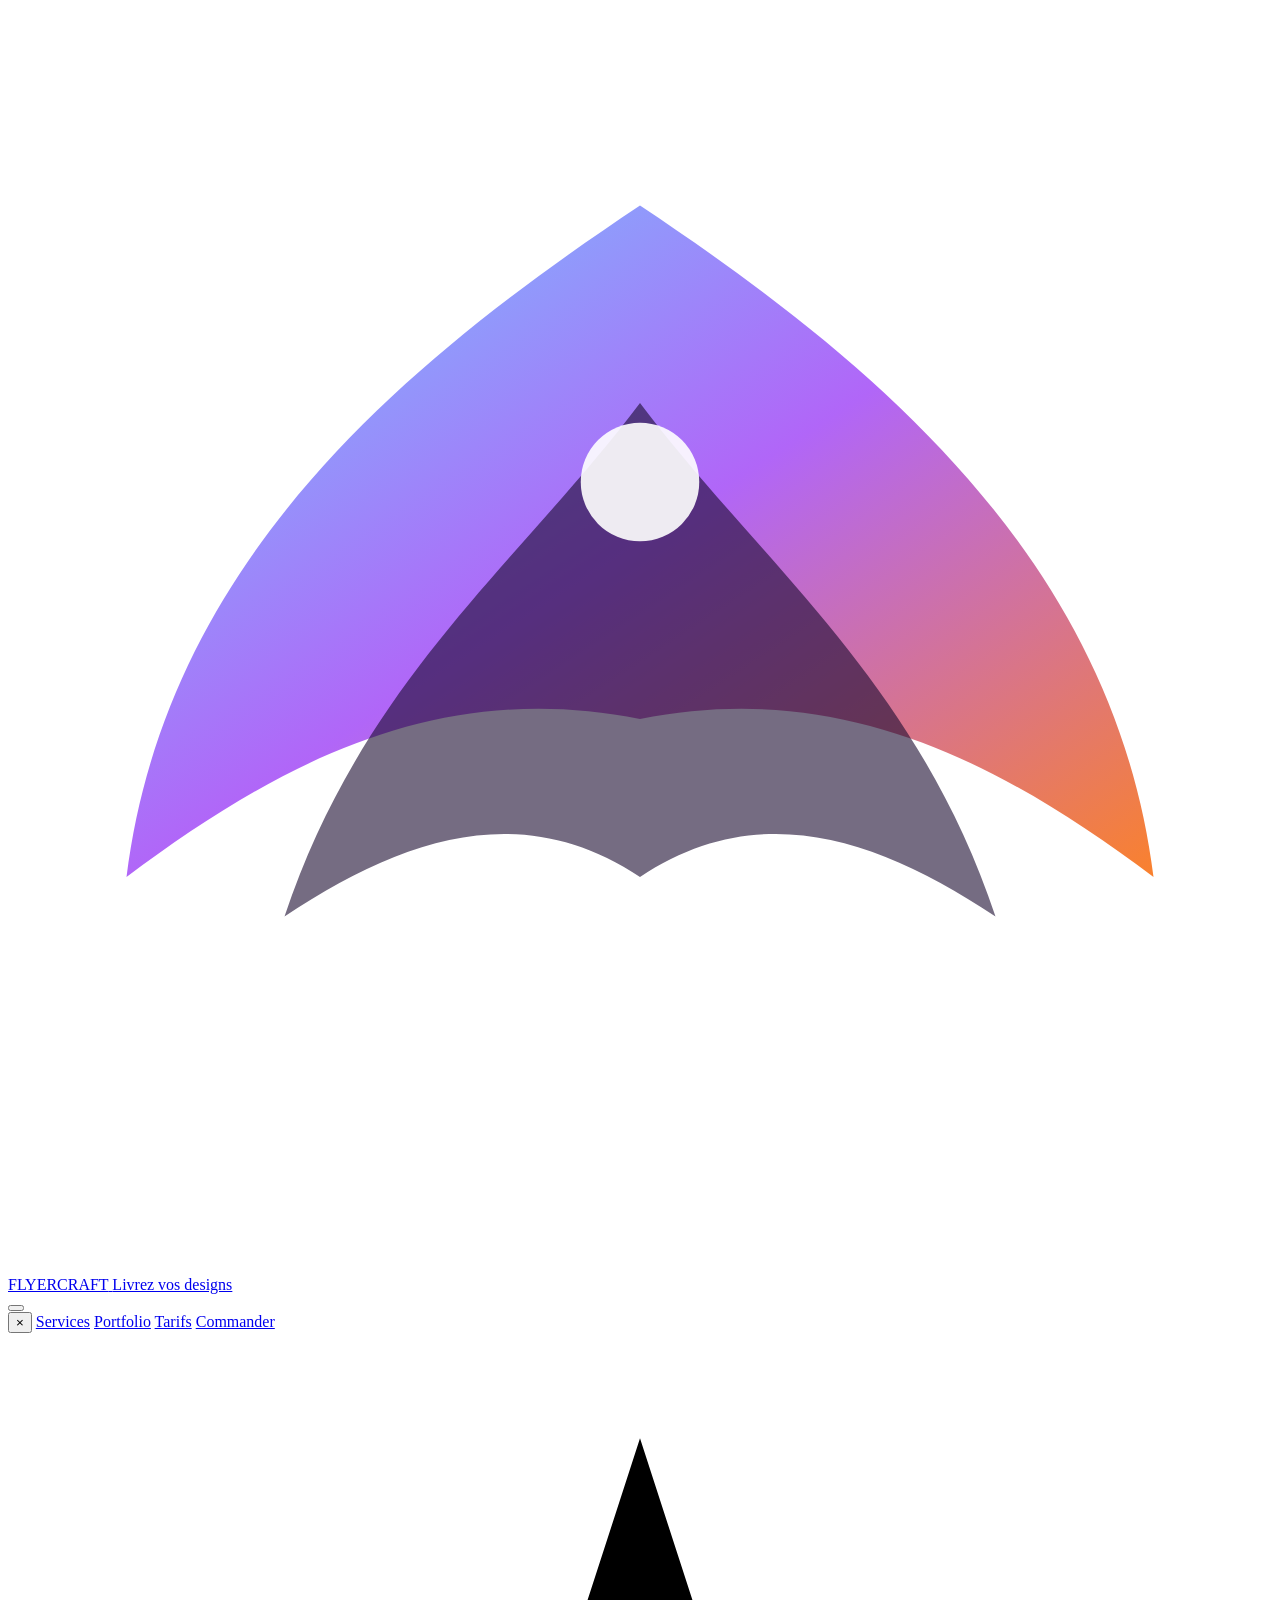
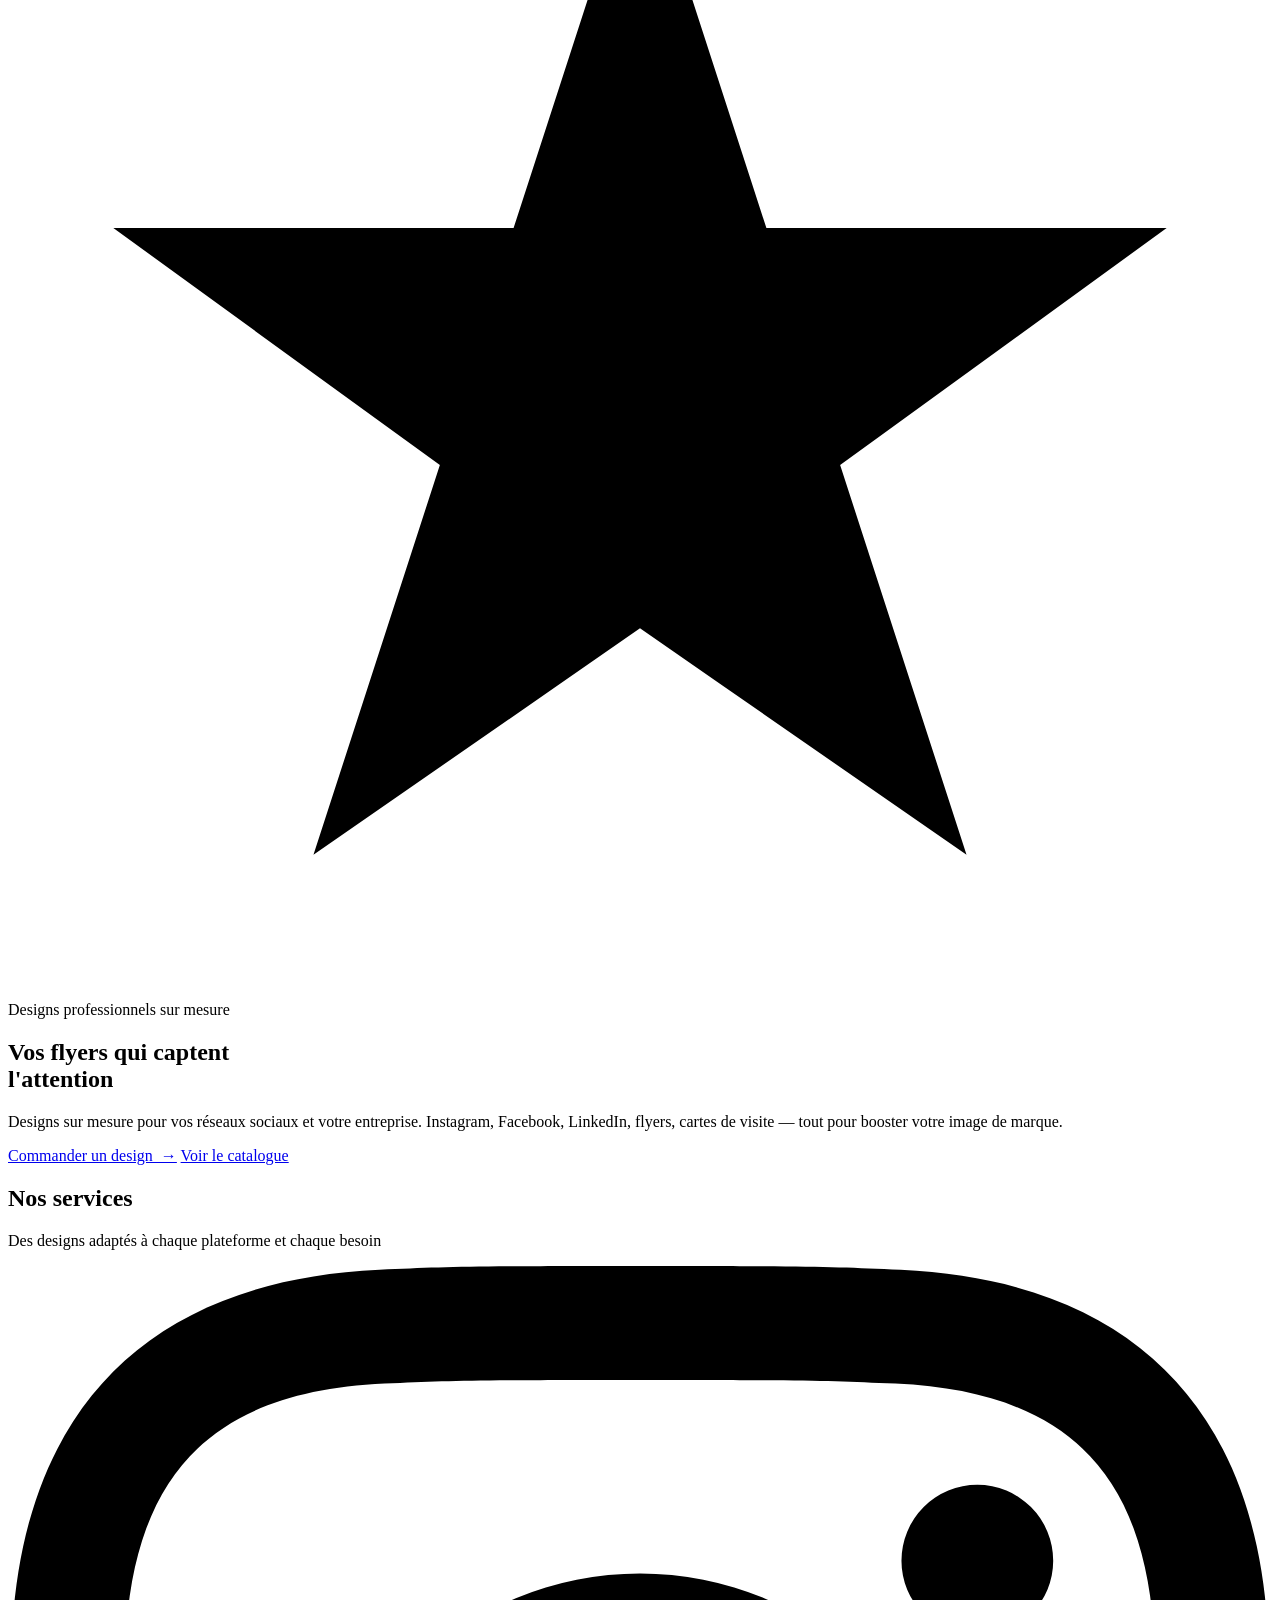
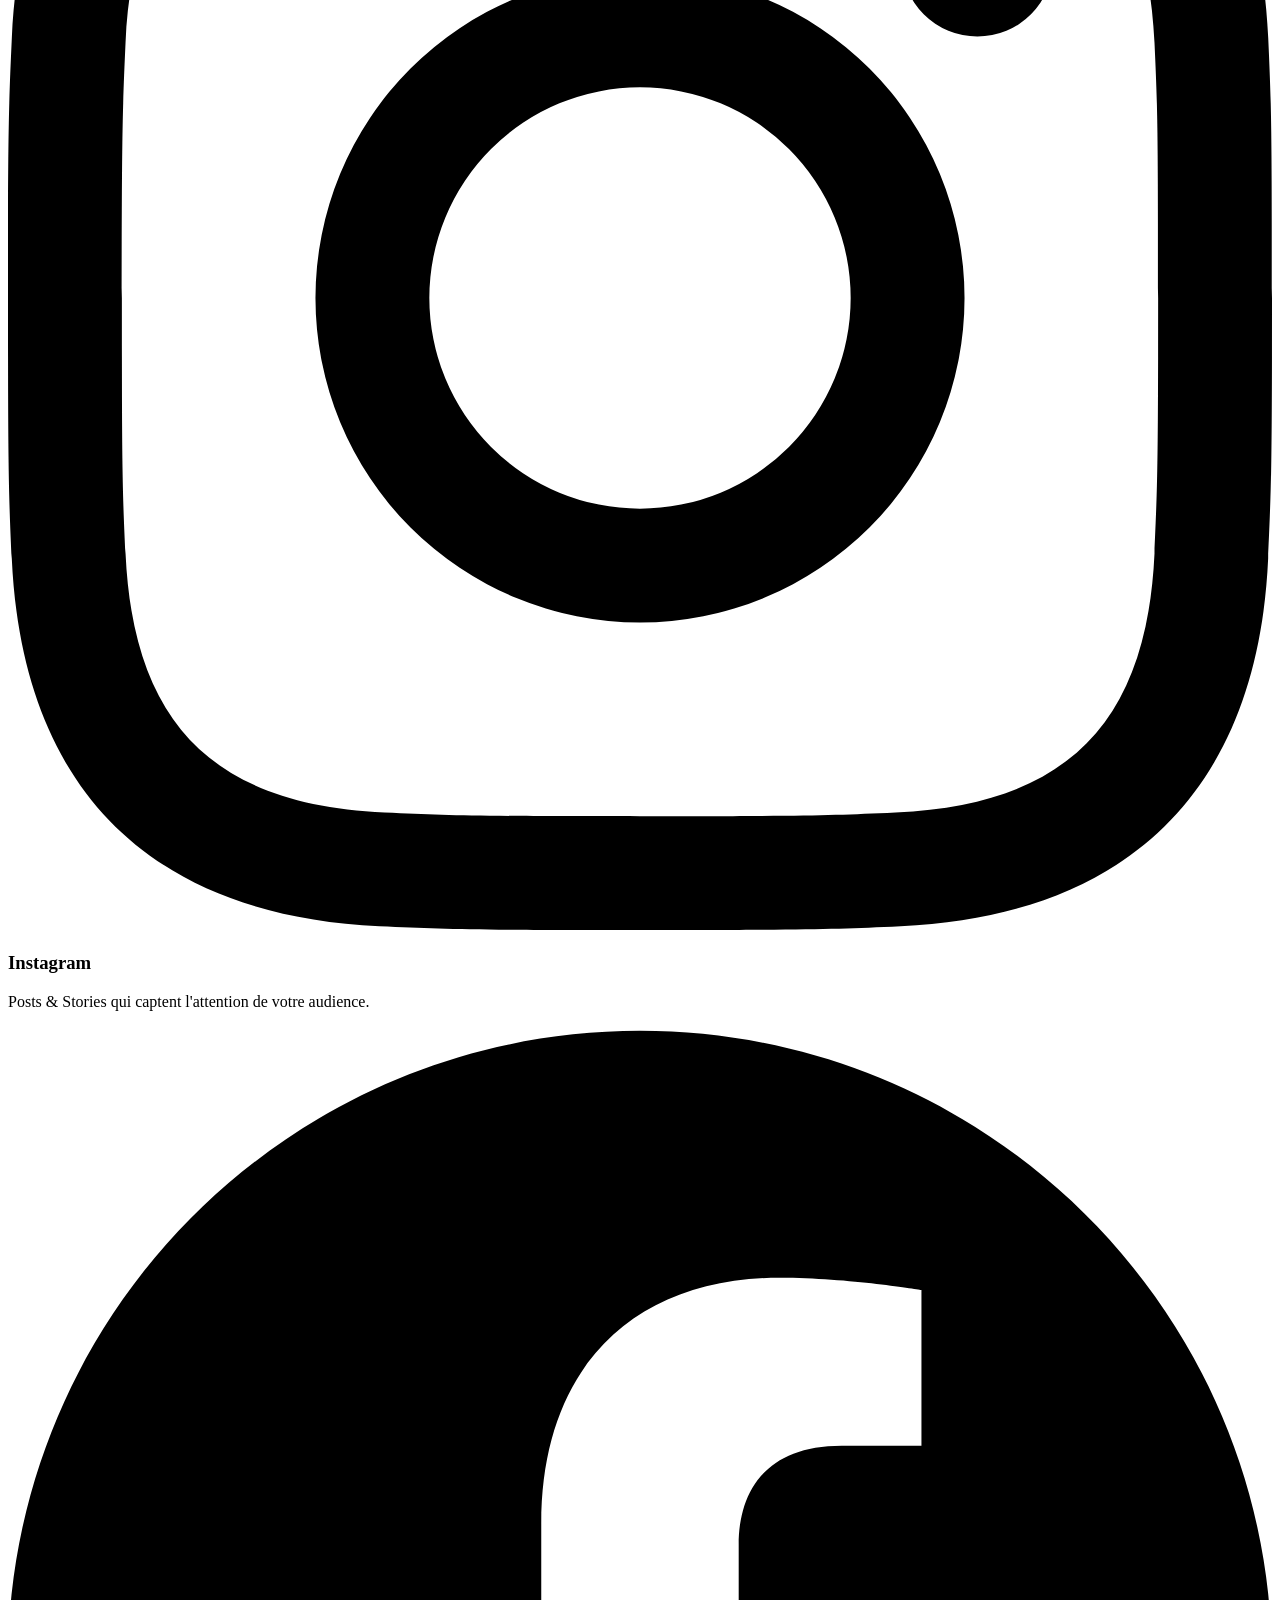
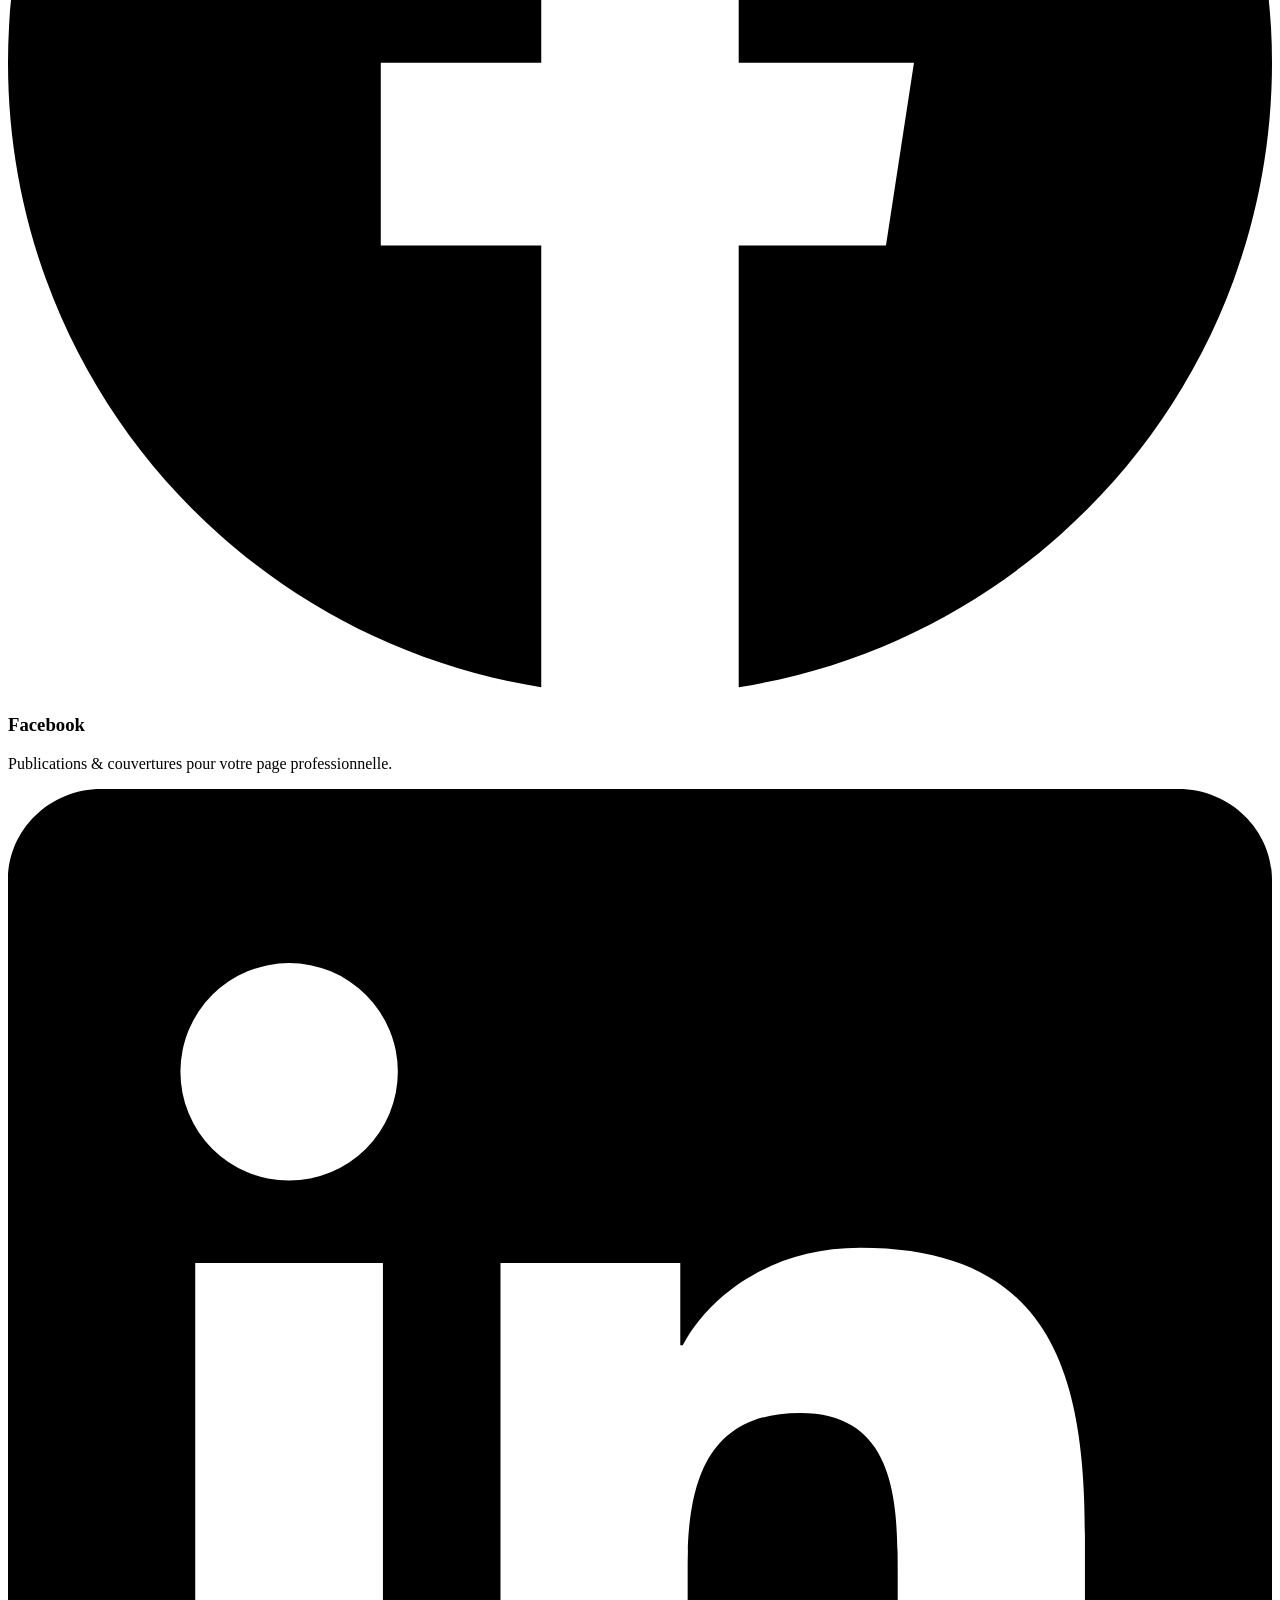
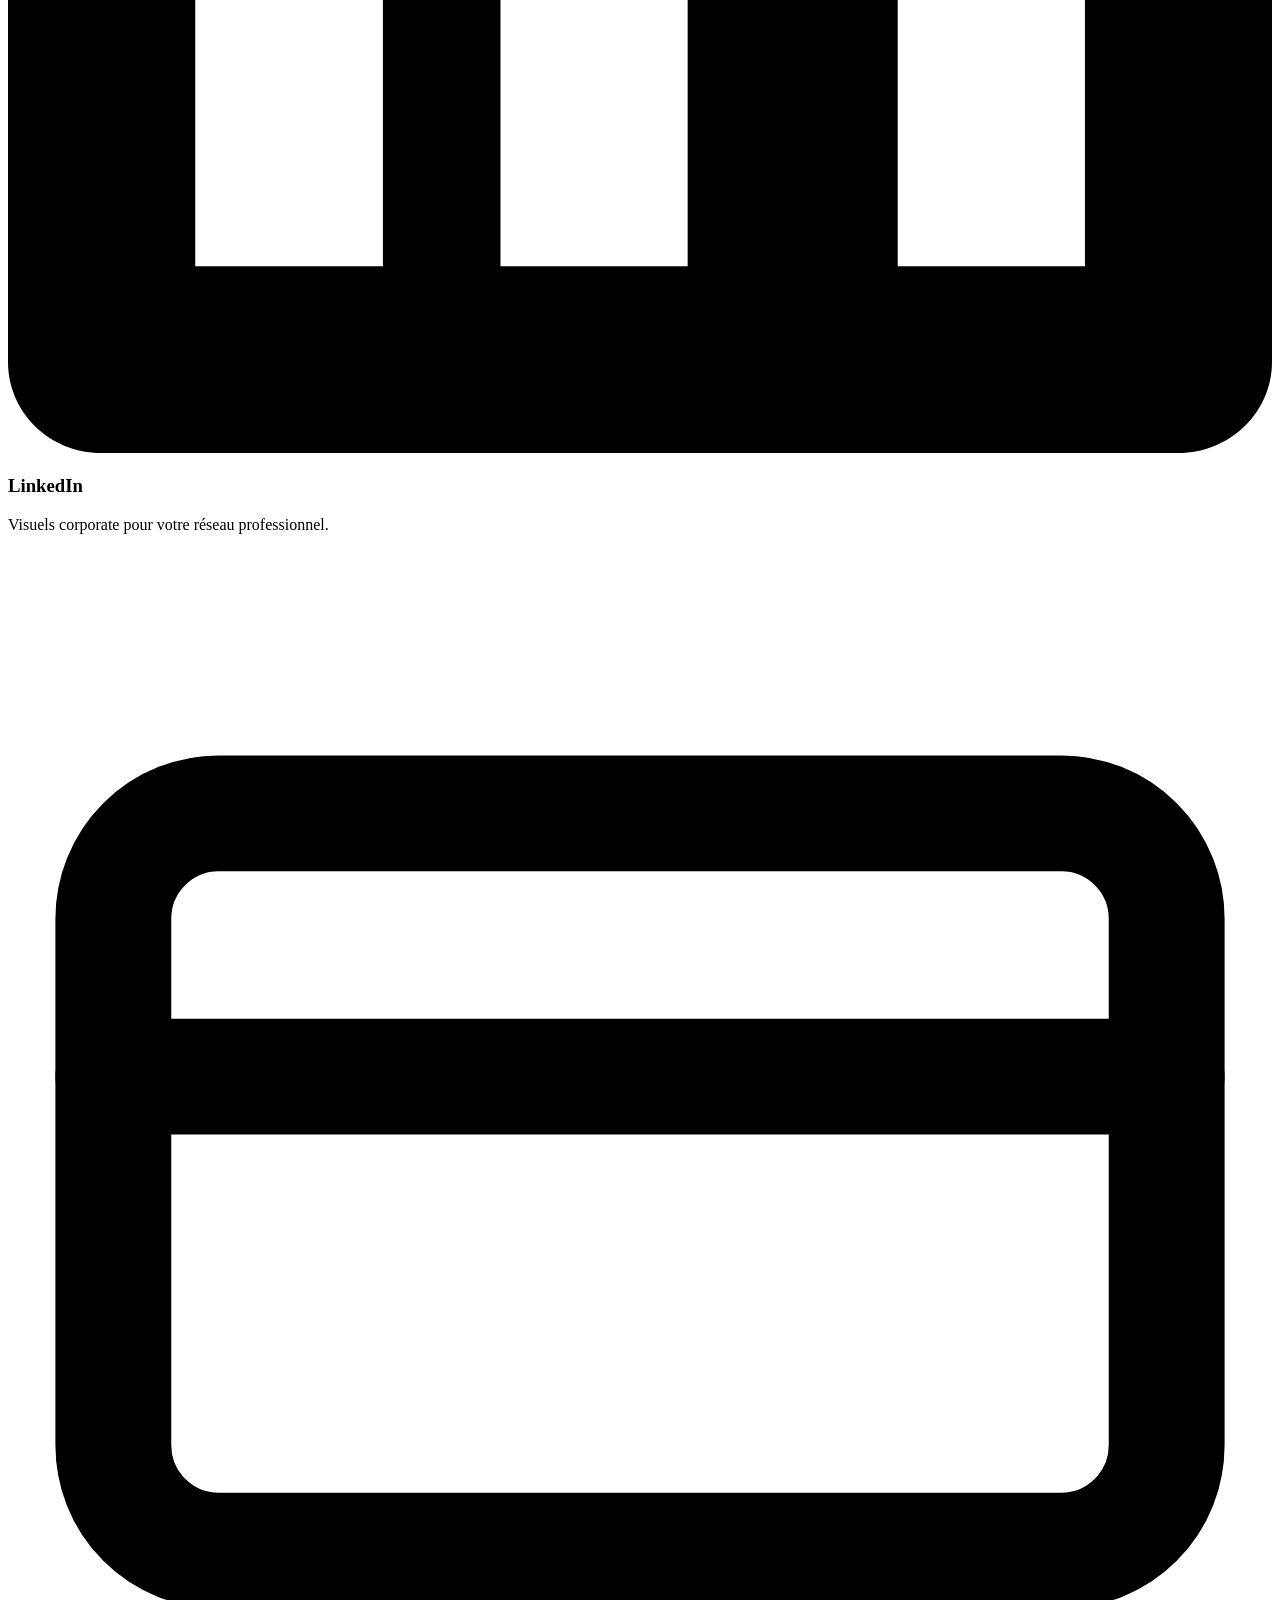
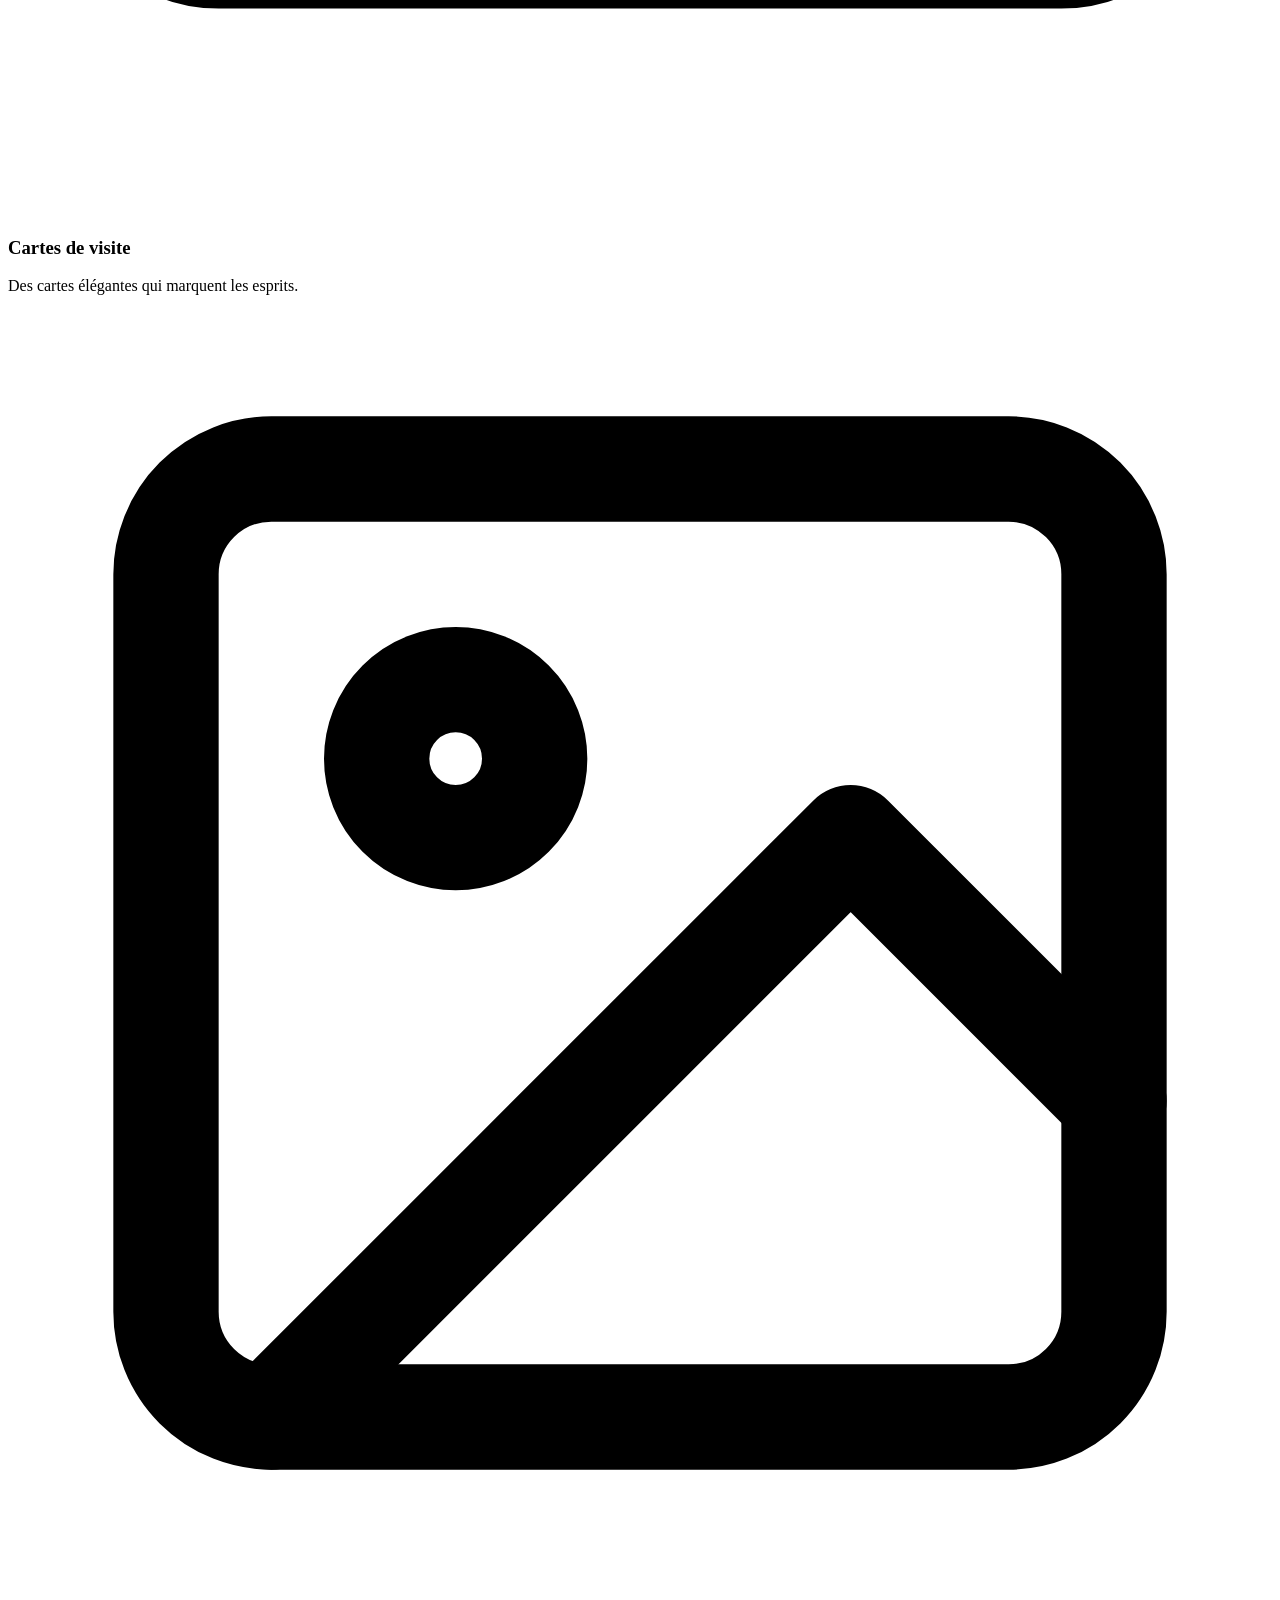
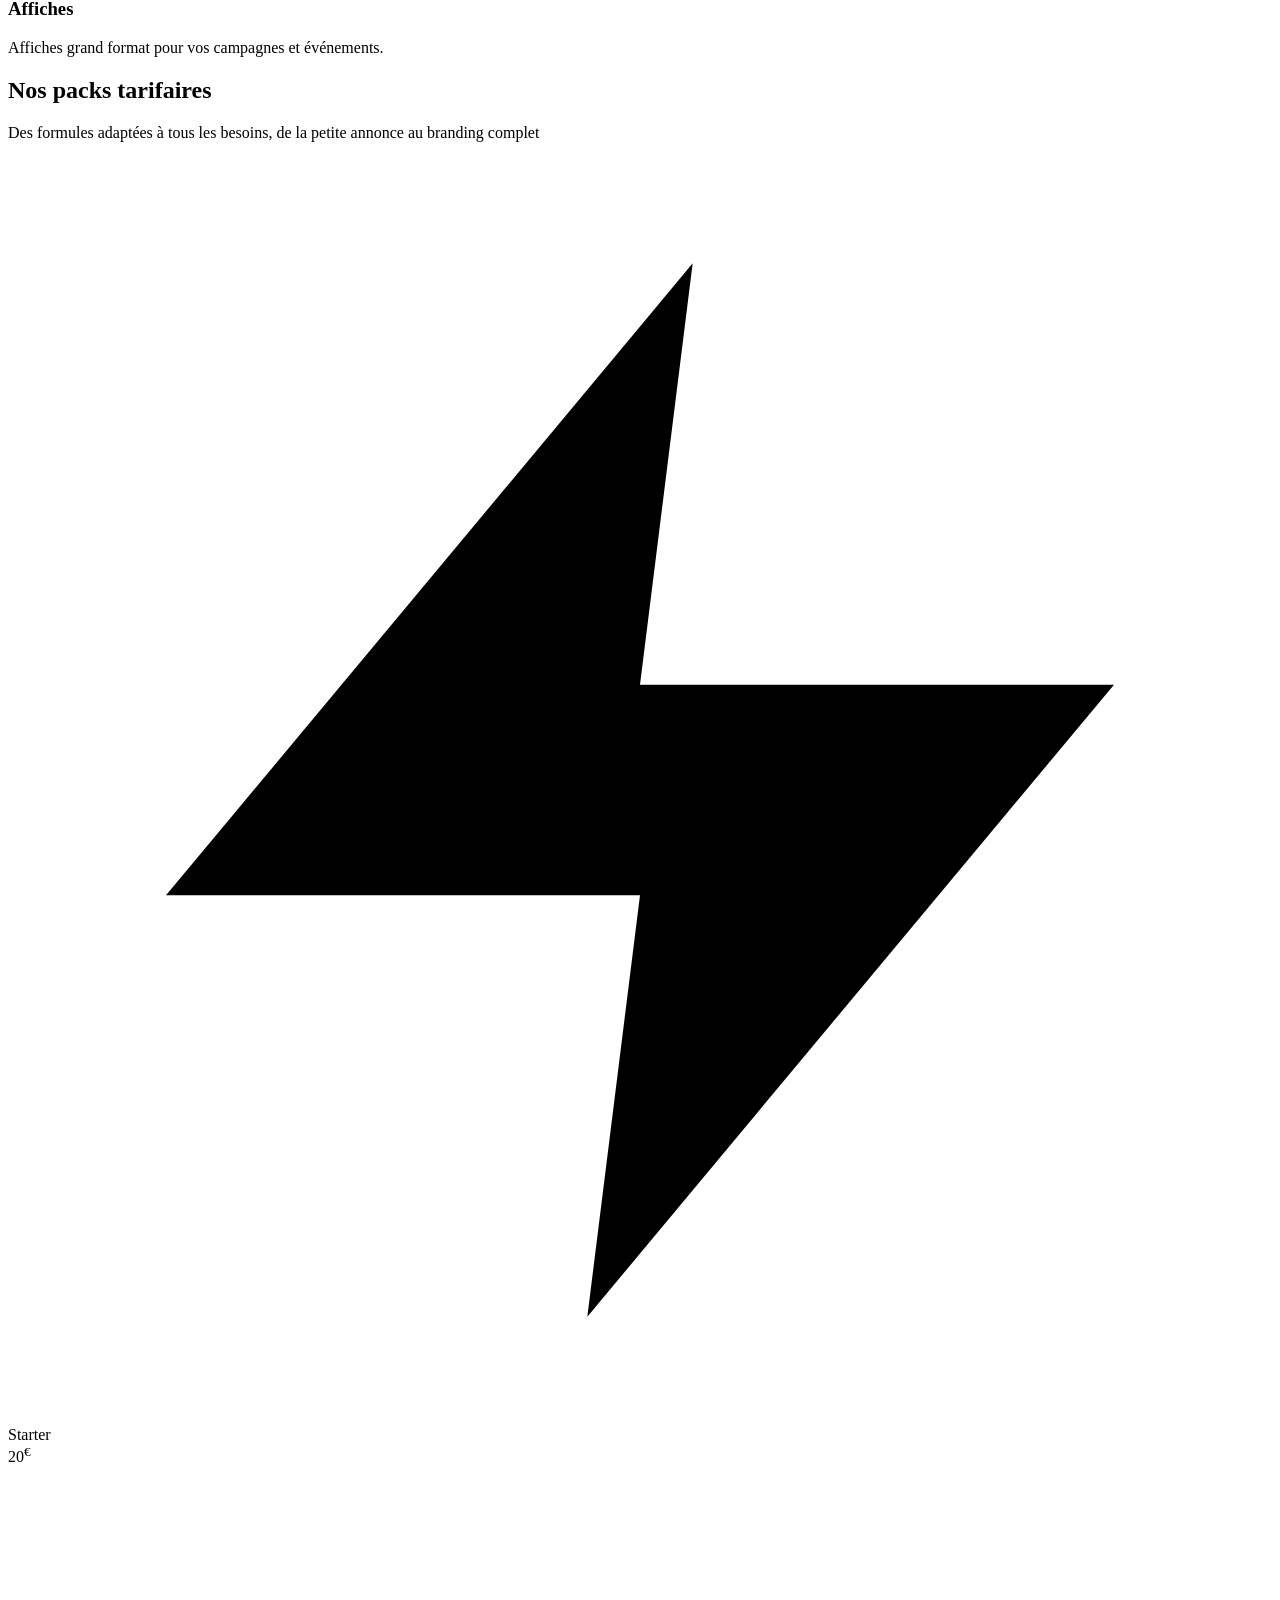
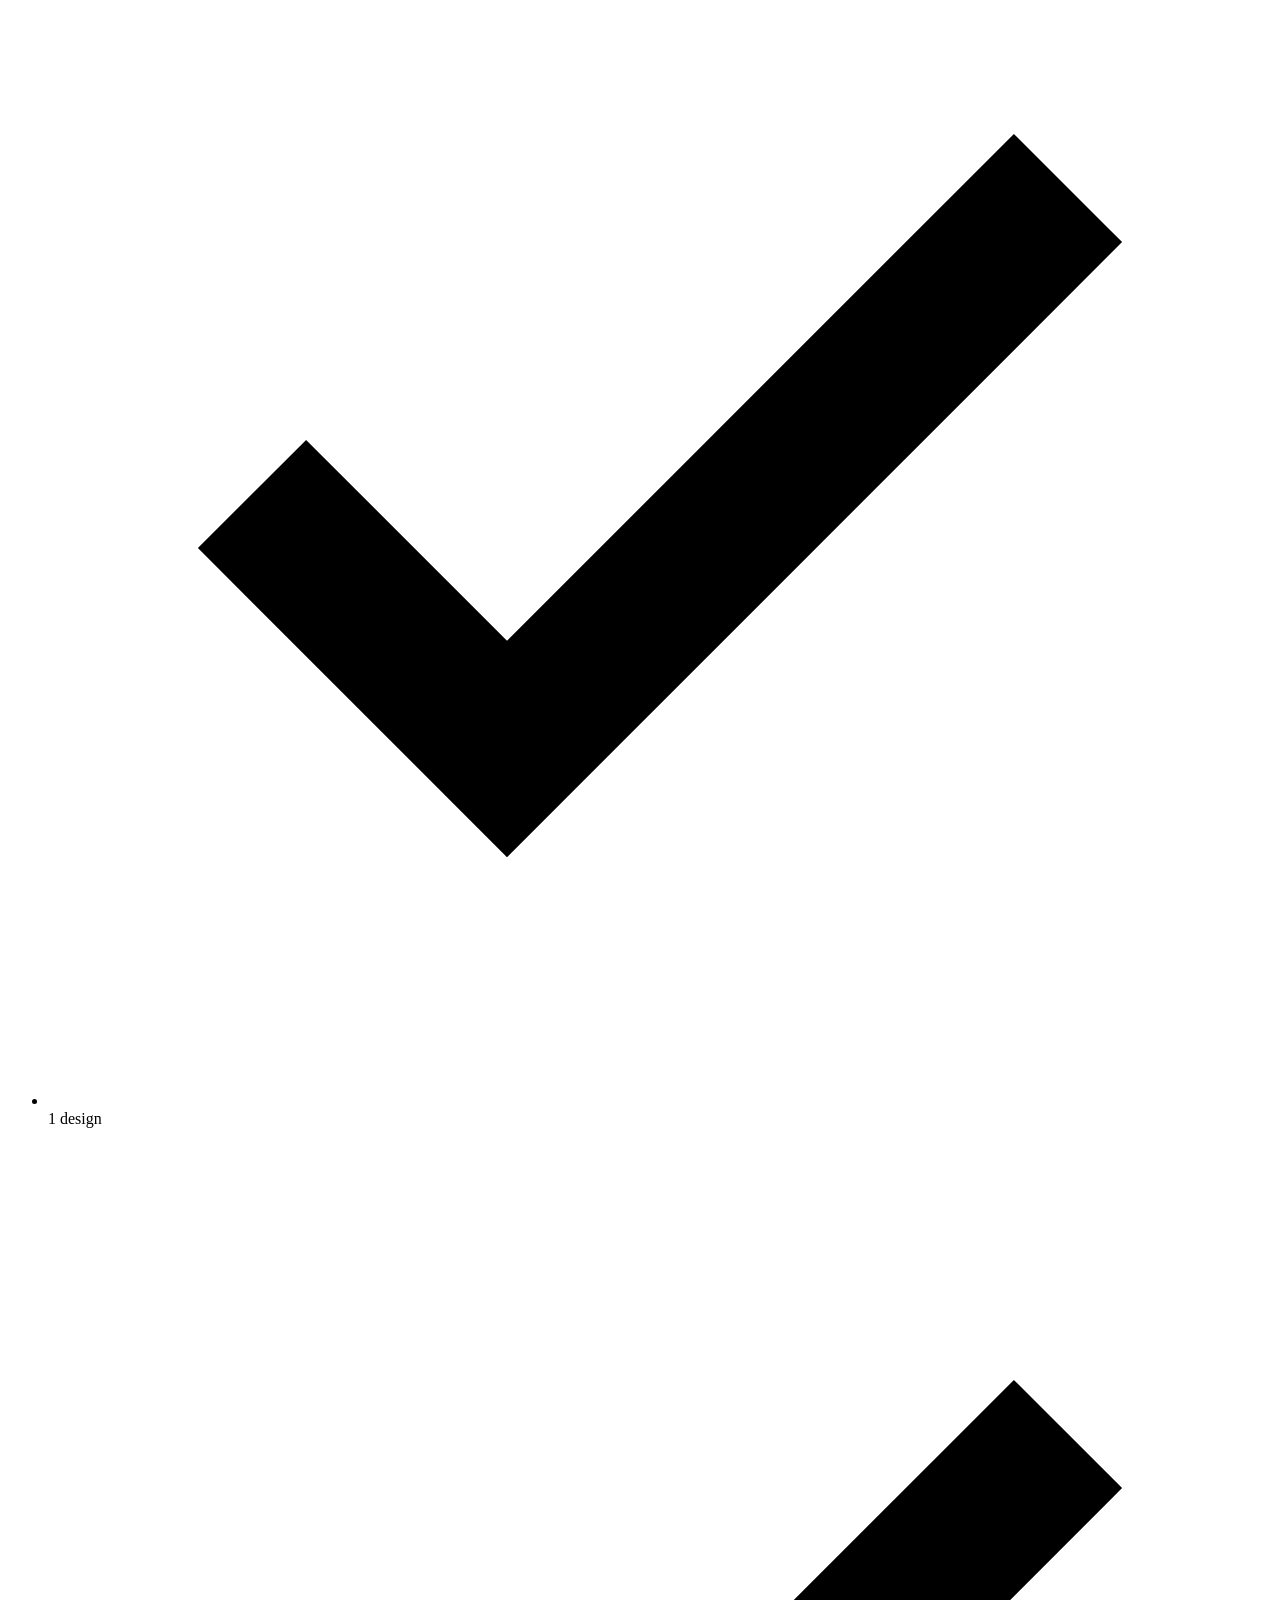
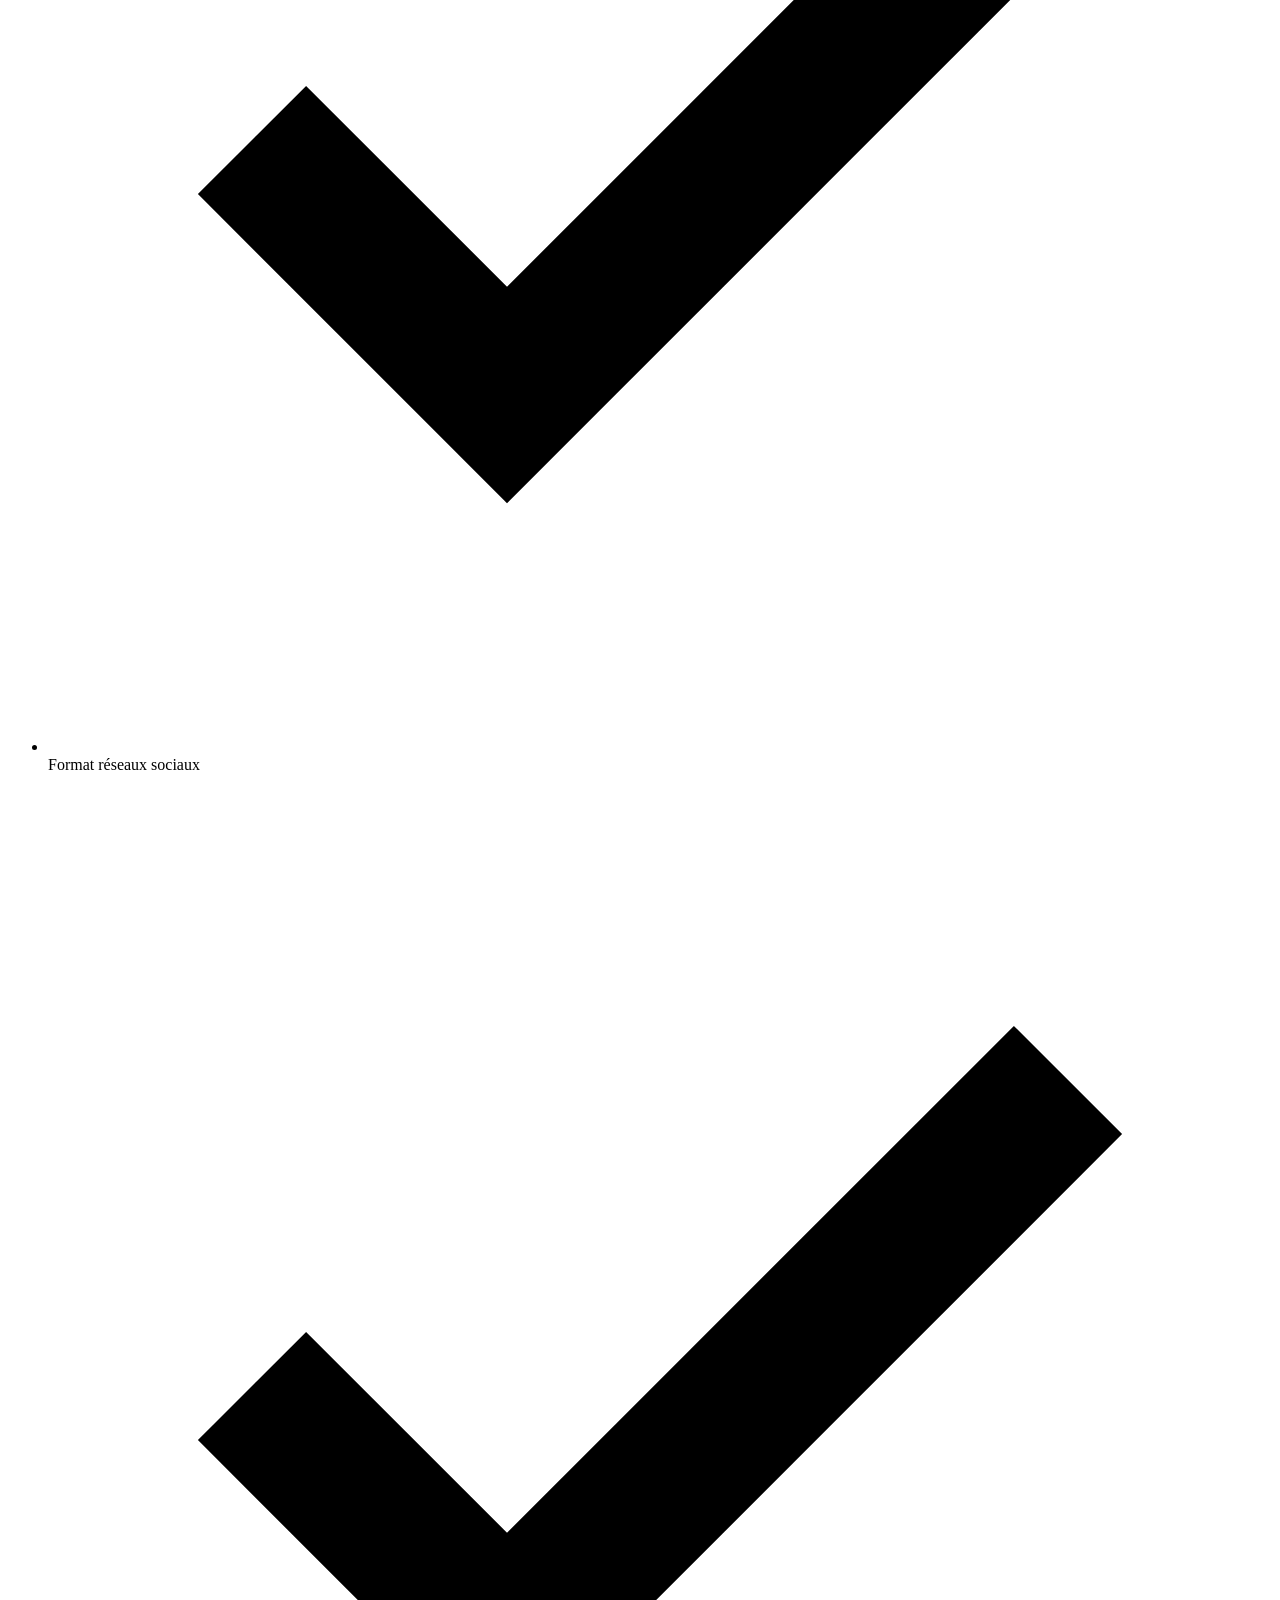
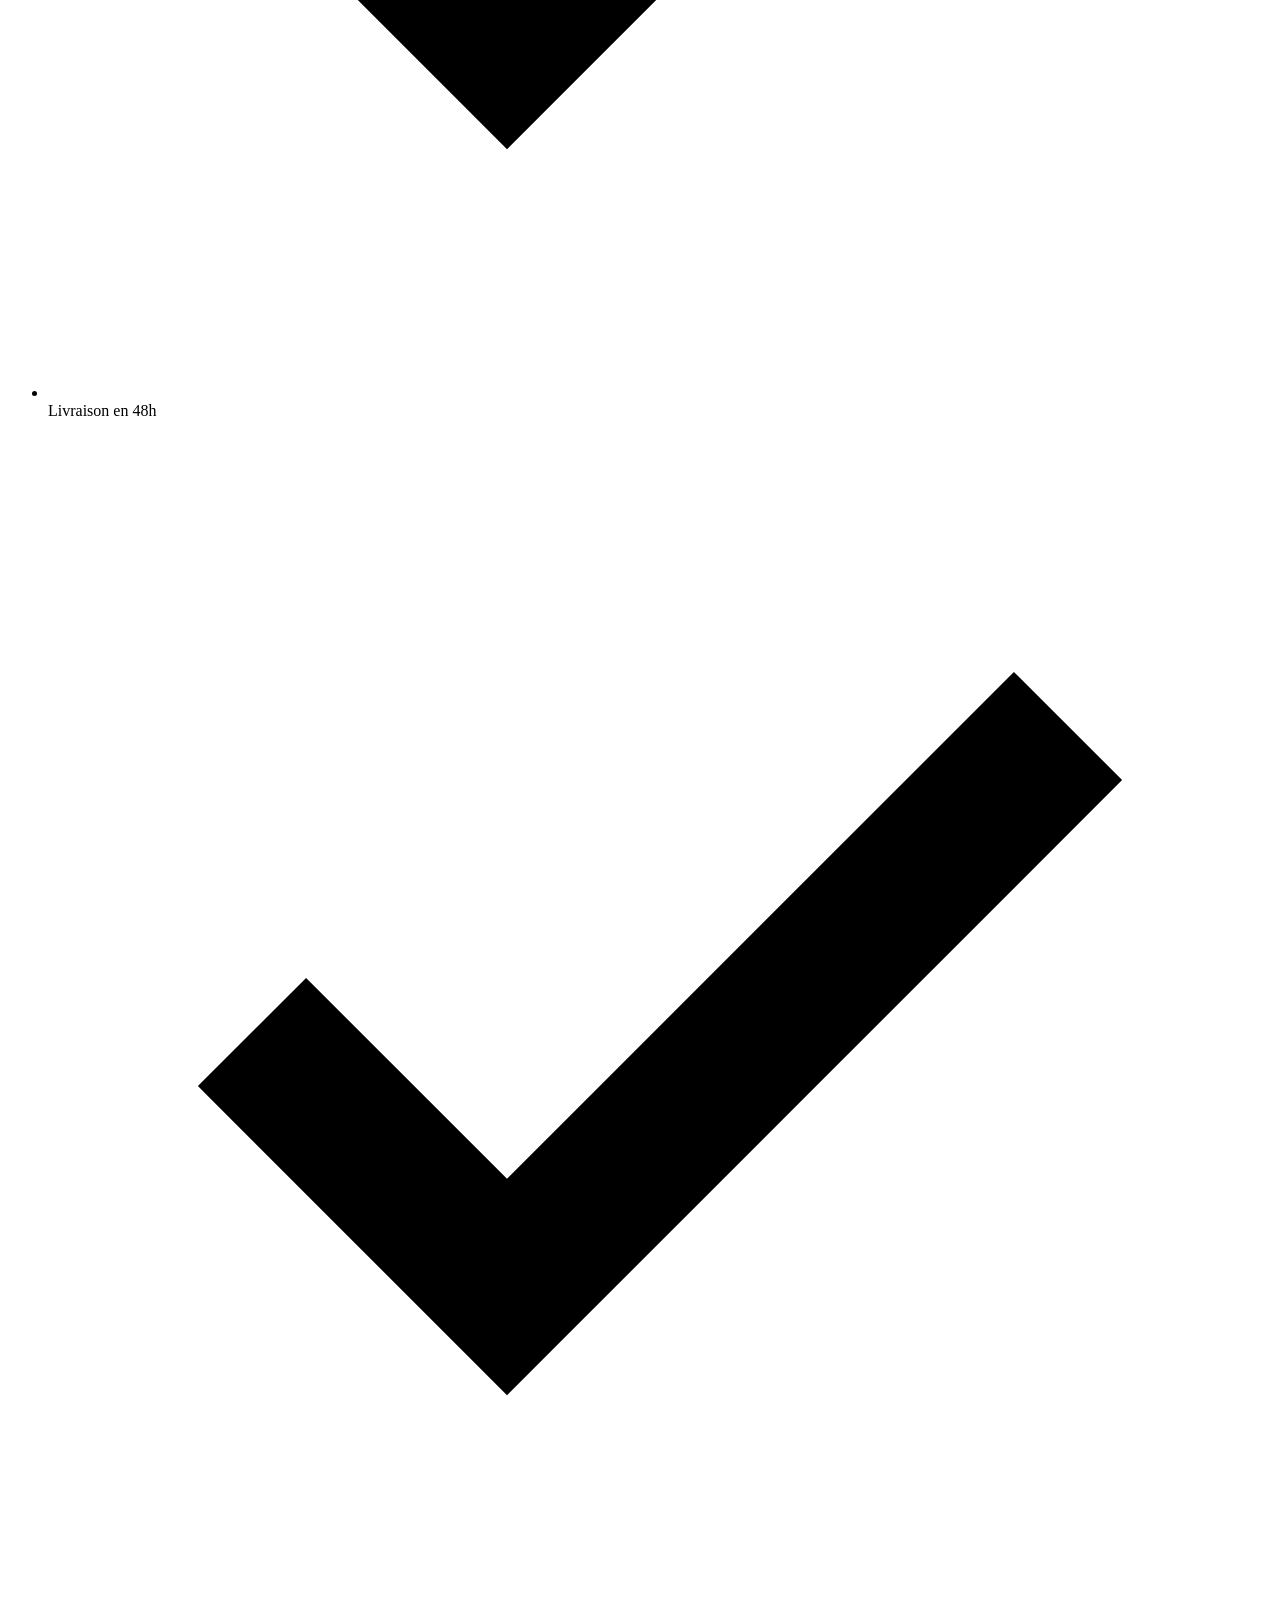
==== index.html @ 75bac2b4 "Add files via upload" ====
<!DOCTYPE html>
<html lang="FR-fr">
<head>
  <meta name="keywords" content="flyer, création flyer, design flyer, flyer professionnel, graphiste freelance, design graphique, identité visuelle, branding, marketing digital, publicité entreprise, création logo, post instagram, design instagram, story instagram, carte de visite, affiche publicitaire, communication visuelle, agence de design, freelance designer, design pas cher, visuels réseaux sociaux, marketing visuel, entreprise design, flyer marketing, publicité visuelle">
  <meta charset="UTF-8">
  <meta name="viewport" content="width=device-width, initial-scale=1.0">
  <title>FlyerCraft — Designs professionnels sur mesure</title>
  <link rel="preconnect" href="https://fonts.googleapis.com">
  <link href="https://fonts.googleapis.com/css2?family=Inter:wght@400;500;600;700;800;900&display=swap" rel="stylesheet">
  <link rel="stylesheet" href="style.css">
  <script src="main.js"></script>
  <script src="https://cdn.emailjs.com/dist/email.min.js"></script>
</head>
<body>

<!-- ── HEADER ───────────────────────────── -->
<header>
  <a href="#" class="logo">
    <div class="logo-icon">
      <svg viewBox="0 0 64 64" fill="none" xmlns="http://www.w3.org/2000/svg">
        <defs>
          <linearGradient id="birdGrad" x1="0" y1="0" x2="1" y2="1">
            <stop offset="0%"   stop-color="#60c8ff"/>
            <stop offset="50%"  stop-color="#a855f7"/>
            <stop offset="100%" stop-color="#f97316"/>
          </linearGradient>
        </defs>
        <path d="M32 10 C20 18, 8 28, 6 44 C14 38, 22 34, 32 36 C42 34, 50 38, 58 44 C56 28, 44 18, 32 10Z"
              fill="url(#birdGrad)" opacity="0.9"/>
        <path d="M32 20 C26 28, 18 34, 14 46 C20 42, 26 40, 32 44 C38 40, 44 42, 50 46 C46 34, 38 28, 32 20Z"
              fill="#1a0a30" opacity="0.6"/>
        <circle cx="32" cy="24" r="3" fill="#fff" opacity="0.9"/>
      </svg>
    </div>
    <div class="logo-text">
      <span class="brand">FLYERCRAFT</span>
      <span class="tagline">Livrez vos designs</span>
    </div>
  </a>
  <button class="hamburger" id="hamburgerBtn" aria-label="Ouvrir le menu">
    <span></span><span></span><span></span>
  </button>
</header>

<!-- ── MENU MOBILE ──────────────────────── -->
<div class="mobile-menu" id="mobileMenu">
  <button class="menu-close" id="menuClose" aria-label="Fermer le menu">&times;</button>
  <a href="#services">Services</a>
  <a href="#portfolio">Portfolio</a>
  <a href="#pricing">Tarifs</a>
  <a href="#order">Commander</a>
</div>

<!-- ── HERO ─────────────────────────────── -->
<section class="hero">
  <div class="hero-badge">
    <svg viewBox="0 0 24 24" fill="currentColor">
      <path d="M12 2l2.4 7.4H22l-6.2 4.5 2.4 7.4L12 17l-6.2 4.3 2.4-7.4L2 9.4h7.6z"/>
    </svg>
    Designs professionnels sur mesure
  </div>
  <h1>
    <span class="plain">Vos flyers </span><span class="grad">qui captent<br>l'attention</span>
  </h1>
  <p>Designs sur mesure pour vos réseaux sociaux et votre entreprise. Instagram, Facebook, LinkedIn, flyers, cartes de visite — tout pour booster votre image de marque.</p>
  <div class="hero-actions">
    <a href="#order" class="btn-primary">Commander un design &nbsp;→</a>
    <a href="#portfolio" class="btn-secondary">Voir le catalogue</a>
  </div>
</section>

<!-- ── SERVICES ──────────────────────────── -->
<section id="services">
  <div class="section-header">
    <h2>Nos services</h2>
    <p>Des designs adaptés à chaque plateforme et chaque besoin</p>
  </div>
  <div class="services-grid">

    <div class="service-card">
      <div class="service-icon ig-icon">
        <svg viewBox="0 0 24 24" fill="currentColor">
          <path d="M12 2.163c3.204 0 3.584.012 4.85.07 3.252.148 4.771 1.691 4.919 4.919.058 1.265.069 1.645.069 4.849 0 3.205-.012 3.584-.069 4.849-.149 3.225-1.664 4.771-4.919 4.919-1.266.058-1.644.07-4.85.07-3.204 0-3.584-.012-4.849-.07-3.26-.149-4.771-1.699-4.919-4.92-.058-1.265-.07-1.644-.07-4.849 0-3.204.013-3.583.07-4.849.149-3.227 1.664-4.771 4.919-4.919 1.266-.057 1.645-.069 4.849-.069zM12 0C8.741 0 8.333.014 7.053.072 2.695.272.273 2.69.073 7.052.014 8.333 0 8.741 0 12c0 3.259.014 3.668.072 4.948.2 4.358 2.618 6.78 6.98 6.98C8.333 23.986 8.741 24 12 24c3.259 0 3.668-.014 4.948-.072 4.354-.2 6.782-2.618 6.979-6.98.059-1.28.073-1.689.073-4.948 0-3.259-.014-3.667-.072-4.947-.196-4.354-2.617-6.78-6.979-6.98C15.668.014 15.259 0 12 0zm0 5.838a6.162 6.162 0 100 12.324 6.162 6.162 0 000-12.324zM12 16a4 4 0 110-8 4 4 0 010 8zm6.406-11.845a1.44 1.44 0 100 2.881 1.44 1.44 0 000-2.881z"/>
        </svg>
      </div>
      <h3>Instagram</h3>
      <p>Posts &amp; Stories qui captent l'attention de votre audience.</p>
    </div>

    <div class="service-card">
      <div class="service-icon fb-icon">
        <svg viewBox="0 0 24 24" fill="currentColor">
          <path d="M24 12.073c0-6.627-5.373-12-12-12s-12 5.373-12 12c0 5.99 4.388 10.954 10.125 11.854v-8.385H7.078v-3.47h3.047V9.43c0-3.007 1.792-4.669 4.533-4.669 1.312 0 2.686.235 2.686.235v2.953H15.83c-1.491 0-1.956.925-1.956 1.874v2.25h3.328l-.532 3.47h-2.796v8.385C19.612 23.027 24 18.062 24 12.073z"/>
        </svg>
      </div>
      <h3>Facebook</h3>
      <p>Publications &amp; couvertures pour votre page professionnelle.</p>
    </div>

    <div class="service-card">
      <div class="service-icon li-icon">
        <svg viewBox="0 0 24 24" fill="currentColor">
          <path d="M20.447 20.452h-3.554v-5.569c0-1.328-.027-3.037-1.852-3.037-1.853 0-2.136 1.445-2.136 2.939v5.667H9.351V9h3.414v1.561h.046c.477-.9 1.637-1.85 3.37-1.85 3.601 0 4.267 2.37 4.267 5.455v6.286zM5.337 7.433a2.062 2.062 0 01-2.063-2.065 2.064 2.064 0 112.063 2.065zm1.782 13.019H3.555V9h3.564v11.452zM22.225 0H1.771C.792 0 0 .774 0 1.729v20.542C0 23.227.792 24 1.771 24h20.451C23.2 24 24 23.227 24 22.271V1.729C24 .774 23.2 0 22.222 0h.003z"/>
        </svg>
      </div>
      <h3>LinkedIn</h3>
      <p>Visuels corporate pour votre réseau professionnel.</p>
    </div>

    <div class="service-card">
      <div class="service-icon cv-icon">
        <svg viewBox="0 0 24 24" fill="none" stroke="currentColor" stroke-width="2.2" stroke-linecap="round" stroke-linejoin="round">
          <rect x="2" y="5" width="20" height="14" rx="2"/>
          <line x1="2" y1="10" x2="22" y2="10"/>
        </svg>
      </div>
      <h3>Cartes de visite</h3>
      <p>Des cartes élégantes qui marquent les esprits.</p>
    </div>

    <div class="service-card">
      <div class="service-icon af-icon">
        <svg viewBox="0 0 24 24" fill="none" stroke="currentColor" stroke-width="2" stroke-linecap="round" stroke-linejoin="round">
          <rect x="3" y="3" width="18" height="18" rx="2"/>
          <circle cx="8.5" cy="8.5" r="1.5"/>
          <polyline points="21 15 16 10 5 21"/>
        </svg>
      </div>
      <h3>Affiches</h3>
      <p>Affiches grand format pour vos campagnes et événements.</p>
    </div>

  </div>
</section>

<!-- ── PRICING ────────────────────────────── -->
<section id="pricing" class="pricing">
  <div class="section-header">
    <h2>Nos packs tarifaires</h2>
    <p>Des formules adaptées à tous les besoins, de la petite annonce au branding complet</p>
  </div>
  <div class="pricing-cards">

    <!-- STARTER -->
    <div class="pricing-wrapper">
      <div class="pricing-card card-starter">
        <div class="pack-icon icon-starter">
          <svg viewBox="0 0 24 24" fill="currentColor"><path d="M13 2L3 14h9l-1 8 10-12h-9l1-8z"/></svg>
        </div>
        <div class="pack-name">Starter</div>
        <div class="pack-price">20<sup>€</sup></div>
        <ul class="pack-features">
          <li><span class="check check-blue"><svg viewBox="0 0 24 24" fill="none" stroke="currentColor" stroke-width="3"><polyline points="20 6 9 17 4 12"/></svg></span>1 design</li>
          <li><span class="check check-blue"><svg viewBox="0 0 24 24" fill="none" stroke="currentColor" stroke-width="3"><polyline points="20 6 9 17 4 12"/></svg></span>Format réseaux sociaux</li>
          <li><span class="check check-blue"><svg viewBox="0 0 24 24" fill="none" stroke="currentColor" stroke-width="3"><polyline points="20 6 9 17 4 12"/></svg></span>Livraison en 48h</li>
          <li><span class="check check-blue"><svg viewBox="0 0 24 24" fill="none" stroke="currentColor" stroke-width="3"><polyline points="20 6 9 17 4 12"/></svg></span>1 révision</li>
        </ul>
      </div>
    </div>

    <!-- PRO -->
    <div class="pricing-wrapper">
      <span class="pricing-badge badge-popular">Le plus populaire</span>
      <div class="pricing-card card-pro">
        <div class="pack-icon icon-pro">
          <svg viewBox="0 0 24 24" fill="currentColor"><path d="M12 2l3.09 6.26L22 9.27l-5 4.87 1.18 6.88L12 17.77l-6.18 3.25L7 14.14 2 9.27l6.91-1.01z"/></svg>
        </div>
        <div class="pack-name">Pro</div>
        <div class="pack-price">35<sup>€</sup></div>
        <ul class="pack-features">
          <li><span class="check check-purple"><svg viewBox="0 0 24 24" fill="none" stroke="currentColor" stroke-width="3"><polyline points="20 6 9 17 4 12"/></svg></span>2 designs</li>
          <li><span class="check check-purple"><svg viewBox="0 0 24 24" fill="none" stroke="currentColor" stroke-width="3"><polyline points="20 6 9 17 4 12"/></svg></span>Tous formats</li>
          <li><span class="check check-purple"><svg viewBox="0 0 24 24" fill="none" stroke="currentColor" stroke-width="3"><polyline points="20 6 9 17 4 12"/></svg></span>Livraison en 24h</li>
          <li><span class="check check-purple"><svg viewBox="0 0 24 24" fill="none" stroke="currentColor" stroke-width="3"><polyline points="20 6 9 17 4 12"/></svg></span>3 révisions</li>
          <li><span class="check check-purple"><svg viewBox="0 0 24 24" fill="none" stroke="currentColor" stroke-width="3"><polyline points="20 6 9 17 4 12"/></svg></span>Intégration logo</li>
        </ul>
      </div>
    </div>

    <!-- PREMIUM -->
    <div class="pricing-wrapper">
      <span class="pricing-badge badge-premium">Tout inclus</span>
      <div class="pricing-card card-premium">
        <div class="pack-icon icon-premium">
          <svg viewBox="0 0 24 24" fill="currentColor"><path d="M12 1l3 6.5L22 9l-5.5 5.5 1.5 7.5L12 18.5 6 22l1.5-7.5L2 9l7-1.5z"/></svg>
        </div>
        <div class="pack-name">Premium</div>
        <div class="pack-price">90<sup>€</sup></div>
        <ul class="pack-features">
          <li><span class="check check-orange"><svg viewBox="0 0 24 24" fill="none" stroke="currentColor" stroke-width="3"><polyline points="20 6 9 17 4 12"/></svg></span>5 designs</li>
          <li><span class="check check-orange"><svg viewBox="0 0 24 24" fill="none" stroke="currentColor" stroke-width="3"><polyline points="20 6 9 17 4 12"/></svg></span>Fichier source inclus</li>
          <li><span class="check check-orange"><svg viewBox="0 0 24 24" fill="none" stroke="currentColor" stroke-width="3"><polyline points="20 6 9 17 4 12"/></svg></span>Livraison en 12h</li>
          <li><span class="check check-orange"><svg viewBox="0 0 24 24" fill="none" stroke="currentColor" stroke-width="3"><polyline points="20 6 9 17 4 12"/></svg></span>Révisions illimitées</li>
          <li><span class="check check-orange"><svg viewBox="0 0 24 24" fill="none" stroke="currentColor" stroke-width="3"><polyline points="20 6 9 17 4 12"/></svg></span>Charte graphique</li>
        </ul>
      </div>
    </div>

  </div>
</section>

<!-- ── CTA ───────────────────────────────── -->
<div class="cta-section">
  <div class="cta-card">
    <h2>Prêt à transformer votre image&nbsp;?</h2>
    <p>Commandez votre design personnalisé dès maintenant et démarquez-vous sur les réseaux sociaux.</p>
    <a href="#order" class="btn-white">Lancer mon projet &nbsp;→</a>
  </div>
</div>

<!-- ── FORMULAIRE ────────────────────────── -->
<!-- ── FORMULAIRE ────────────────────────── -->
<section id="order" class="order-section">

  <div class="section-header">
    <h2>Commander un design</h2>
    <p>Remplissez le formulaire, on s'occupe du reste</p>
  </div>

  <!-- POPUP -->
  <div id="popup" class="popup hidden"></div>

  <!-- FORM -->
  <form id="orderForm"
        class="order-form"
        action="https://formspree.io/f/xkolbkyo"
        method="POST">

    <div class="form-step">
      <div class="step-title">
        <span class="step-number">1</span>
        Vos coordonnées
      </div>

      <div class="form-field">
        <label class="form-label">Prénom <span class="required">*</span></label>
        <input class="form-input" type="text" name="name" id="name" required>
      </div>

      <div class="form-field">
        <label class="form-label">Email <span class="required">*</span></label>
        <input class="form-input" type="email" name="email" id="email" required>
      </div>

      <div class="form-field">
        <label class="form-label">Téléphone</label>
        <input class="form-input" type="tel" name="phone" id="phone">
      </div>
    </div>

    <div class="form-step">
      <div class="step-title">
        <span class="step-number">2</span>
        Votre projet
      </div>

      <div class="form-field">
        <label class="form-label">Type de design <span class="required">*</span></label>
        <select class="form-select" name="designType" id="designType" required>
          <option value="">Choisir une catégorie</option>
          <option>Post Instagram</option>
          <option>Story Instagram</option>
          <option>Facebook</option>
          <option>LinkedIn</option>
          <option>Carte de visite</option>
          <option>Flyer</option>
        </select>
      </div>

      <div class="form-field">
        <label class="form-label">Pack</label>
        <select class="form-select" name="pack" id="pack">
          <option>Starter — 20€</option>
          <option>Pro — 35€</option>
          <option>Premium — 90€</option>
        </select>
      </div>

      <div class="form-field">
        <label class="form-label">Priorité</label>
        <select class="form-select" name="priority" id="priority">
          <option>Normale</option>
          <option>Urgente</option>
        </select>
      </div>

      <div class="form-field">
        <label class="form-label">Titre du projet <span class="required">*</span></label>
        <input class="form-input" type="text" name="projectTitle" id="projectTitle" required>
      </div>

      <div class="form-field">
        <label class="form-label">Description</label>
        <textarea class="form-textarea" name="description" id="description"></textarea>
      </div>
    </div>

    <button class="submit-btn" type="submit">
      Envoyer ma commande →
    </button>
  </form>
</section>
<!-- ── FOOTER ─────────────────────────────── -->
<footer>
  <div class="footer-logo">FLYERCRAFT</div>
  <div class="footer-logo">FLYERCRAFT</div>
  <p>© 2026 FlyerCraft — Tous droits réservés</p>
  <div class="footer-links">
    <a href="/mentions-legales.html">Mentions légales</a>
    <a href="/confidentialite.html">Politique de confidentialité</a>
    <a href="/conditions-utilisation.html">Conditions d’utilisation</a>
    <a href="#order">Contact</a>
  </div>
</footer>
<script src="main.js"></script>
</body>
</html>
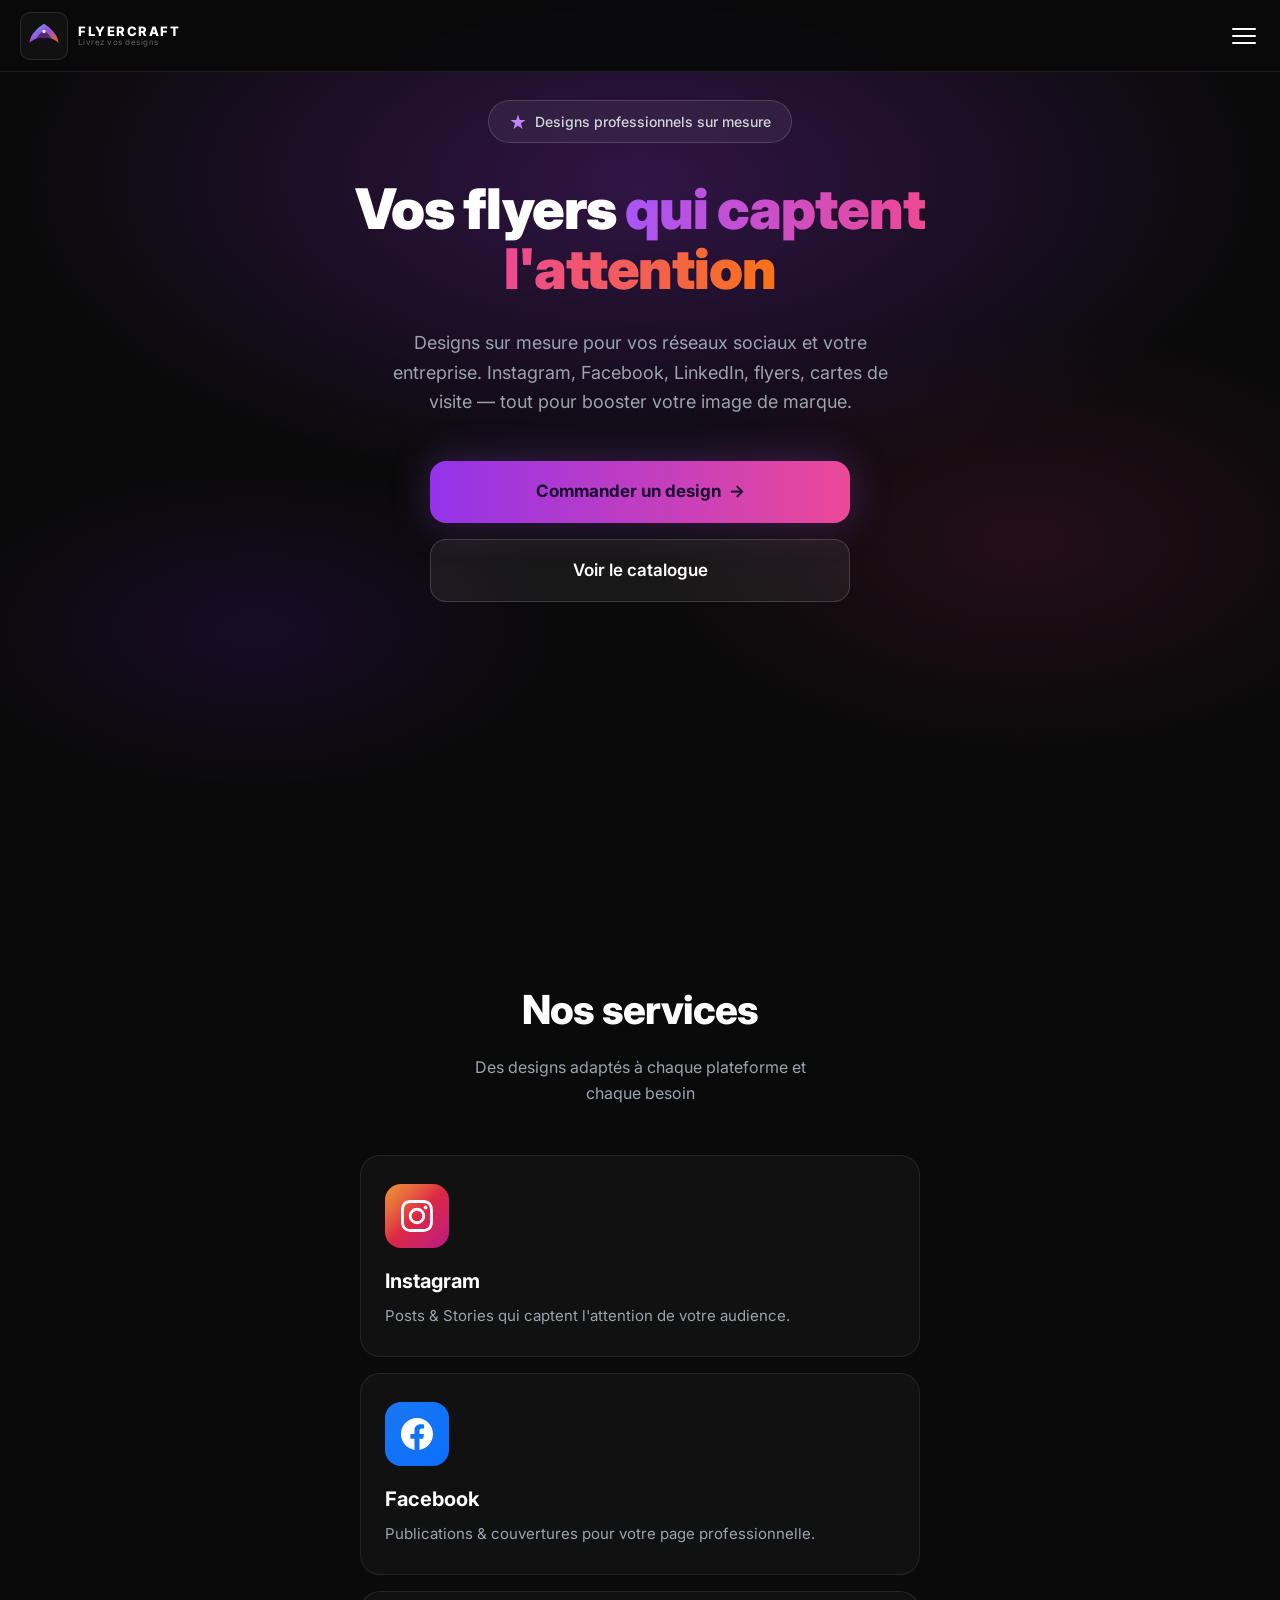
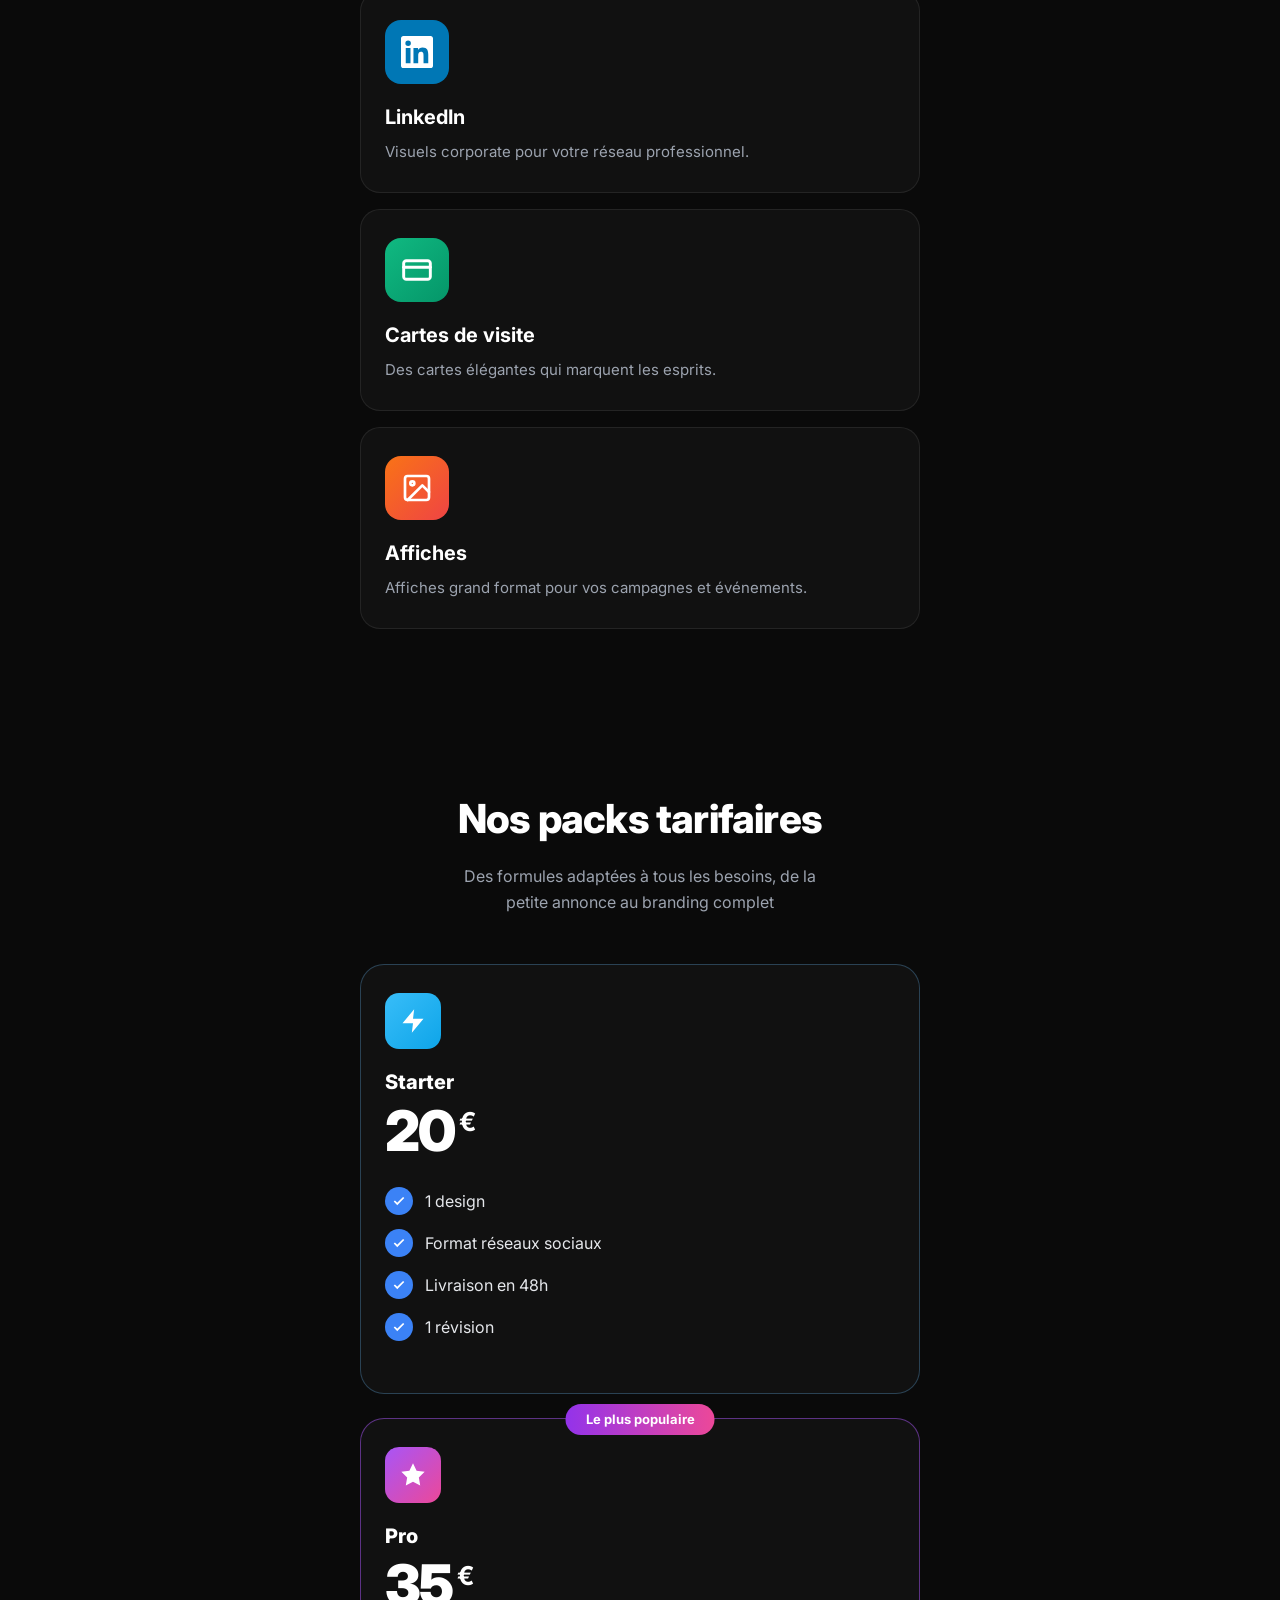
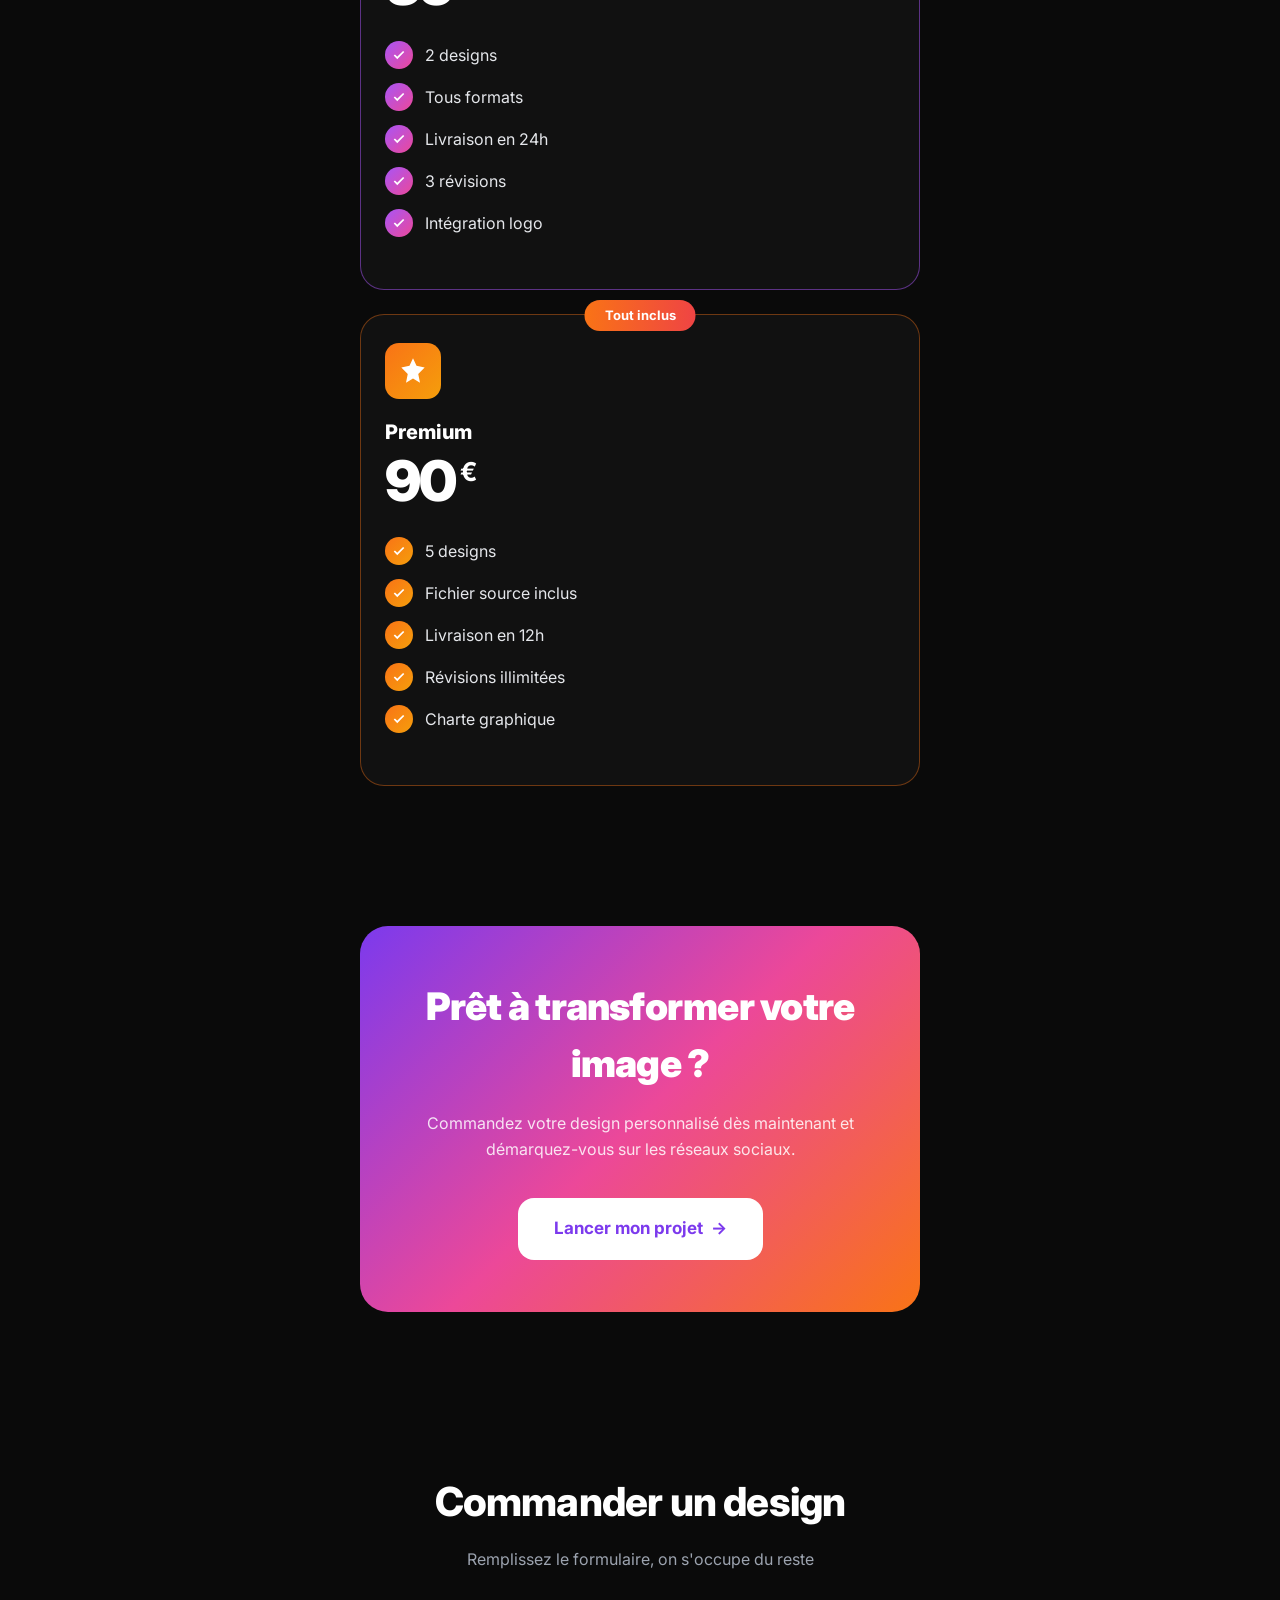
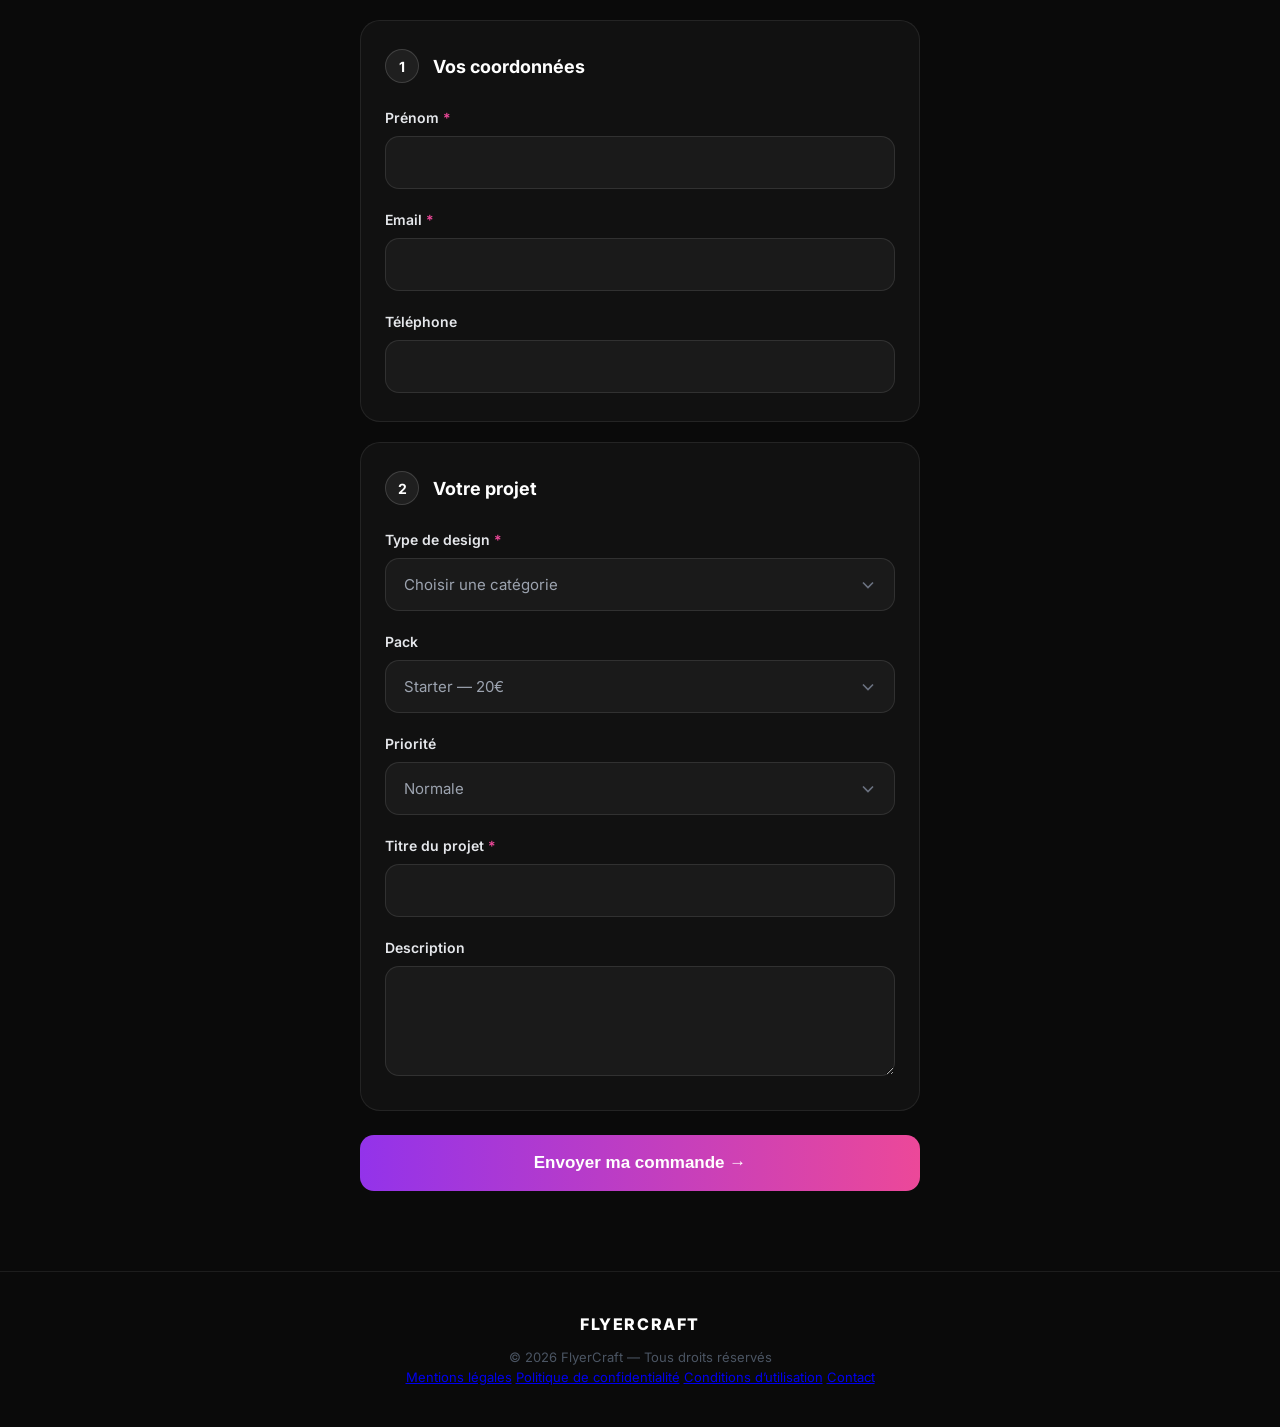
==== commit 6c032359: "Add files via upload" ====
--- a/index.html
+++ b/index.html
@@ -303,7 +303,6 @@
 <!-- ── FOOTER ─────────────────────────────── -->
 <footer>
   <div class="footer-logo">FLYERCRAFT</div>
-  <div class="footer-logo">FLYERCRAFT</div>
   <p>© 2026 FlyerCraft — Tous droits réservés</p>
   <div class="footer-links">
     <a href="/mentions-legales.html">Mentions légales</a>
--- a/style.css
+++ b/style.css
@@ -0,0 +1,722 @@
+/* ── RESET & BASE ────────────────────────── */
+*, *::before, *::after { box-sizing: border-box; margin: 0; padding: 0; }
+
+:root {
+  --bg: #0a0a0a;
+  --card: #111111;
+  --card-border: rgba(255,255,255,0.08);
+  --text: #ffffff;
+  --muted: #9ca3af;
+  --grad-primary: linear-gradient(135deg, #a855f7, #ec4899);
+  --grad-orange: linear-gradient(135deg, #f97316, #ef4444);
+  --grad-hero-title: linear-gradient(90deg, #a855f7, #ec4899, #f97316);
+}
+
+html { scroll-behavior: smooth; }
+
+body {
+  font-family: 'Inter', -apple-system, BlinkMacSystemFont, sans-serif;
+  background: var(--bg);
+  color: var(--text);
+  line-height: 1.5;
+  overflow-x: hidden;
+}
+
+/* ── HEADER ─────────────────────────────── */
+header {
+  position: fixed;
+  top: 0; left: 0; right: 0;
+  z-index: 100;
+  background: rgba(10,10,10,0.95);
+  backdrop-filter: blur(12px);
+  border-bottom: 1px solid var(--card-border);
+  display: flex;
+  align-items: center;
+  justify-content: space-between;
+  padding: 12px 20px;
+  height: 72px;
+}
+
+.logo {
+  display: flex;
+  align-items: center;
+  gap: 10px;
+  text-decoration: none;
+}
+
+.logo-icon {
+  width: 48px; height: 48px;
+  background: #111;
+  border: 1px solid rgba(255,255,255,0.1);
+  border-radius: 10px;
+  display: flex;
+  align-items: center;
+  justify-content: center;
+  overflow: hidden;
+}
+
+.logo-icon svg { width: 36px; height: 36px; }
+
+.logo-text {
+  display: flex;
+  flex-direction: column;
+  line-height: 1.1;
+}
+
+.logo-text .brand {
+  font-size: 13px;
+  font-weight: 800;
+  letter-spacing: 0.12em;
+  color: #fff;
+}
+
+.logo-text .tagline {
+  font-size: 8px;
+  color: #666;
+  letter-spacing: 0.06em;
+}
+
+.hamburger {
+  background: none;
+  border: none;
+  cursor: pointer;
+  display: flex;
+  flex-direction: column;
+  gap: 5px;
+  padding: 4px;
+}
+
+.hamburger span {
+  display: block;
+  width: 24px; height: 2px;
+  background: #fff;
+  border-radius: 2px;
+}
+
+/* ── HERO ────────────────────────────────── */
+.hero {
+  min-height: 100vh;
+  padding: 100px 24px 80px;
+  display: flex;
+  flex-direction: column;
+  align-items: center;
+  text-align: center;
+  position: relative;
+  overflow: hidden;
+}
+
+.hero::before {
+  content: '';
+  position: absolute;
+  inset: 0;
+  background:
+    radial-gradient(ellipse 70% 50% at 50% 20%, rgba(120,40,180,0.35) 0%, transparent 70%),
+    radial-gradient(ellipse 50% 40% at 80% 60%, rgba(180,40,100,0.15) 0%, transparent 60%),
+    radial-gradient(ellipse 40% 30% at 20% 70%, rgba(80,20,150,0.2) 0%, transparent 60%);
+  pointer-events: none;
+}
+
+.hero-badge {
+  display: inline-flex;
+  align-items: center;
+  gap: 8px;
+  padding: 10px 20px;
+  background: rgba(255,255,255,0.06);
+  border: 1px solid rgba(255,255,255,0.15);
+  border-radius: 999px;
+  font-size: 14px;
+  font-weight: 500;
+  color: #d1d5db;
+  margin-bottom: 36px;
+  position: relative;
+  z-index: 1;
+}
+
+.hero-badge svg {
+  width: 18px; height: 18px;
+  color: #c084fc;
+  flex-shrink: 0;
+}
+
+.hero h1 {
+  font-size: clamp(38px, 9vw, 56px);
+  font-weight: 900;
+  line-height: 1.08;
+  letter-spacing: -0.02em;
+  margin-bottom: 28px;
+  position: relative;
+  z-index: 1;
+}
+
+.hero h1 .plain { color: #fff; }
+.hero h1 .grad {
+  background: linear-gradient(90deg, #a855f7 0%, #ec4899 50%, #f97316 100%);
+  -webkit-background-clip: text;
+  -webkit-text-fill-color: transparent;
+  background-clip: text;
+}
+
+.hero p {
+  font-size: 18px;
+  color: #9ca3af;
+  max-width: 500px;
+  margin-bottom: 44px;
+  line-height: 1.65;
+  position: relative;
+  z-index: 1;
+}
+
+.hero-actions {
+  display: flex;
+  flex-direction: column;
+  gap: 16px;
+  width: 100%;
+  max-width: 420px;
+  position: relative;
+  z-index: 1;
+}
+
+/* ── BUTTONS ─────────────────────────────── */
+.btn-primary {
+  display: flex;
+  align-items: center;
+  justify-content: center;
+  gap: 8px;
+  padding: 18px 32px;
+  background: linear-gradient(90deg, #9333ea, #ec4899);
+  border: none;
+  border-radius: 16px;
+  font-size: 17px;
+  font-weight: 700;
+  color: #1a0030;
+  cursor: pointer;
+  text-decoration: none;
+  transition: opacity 0.2s, transform 0.2s;
+  box-shadow: 0 0 40px rgba(168,85,247,0.3);
+}
+
+.btn-primary:hover { opacity: 0.9; transform: translateY(-1px); }
+
+.btn-secondary {
+  display: flex;
+  align-items: center;
+  justify-content: center;
+  padding: 18px 32px;
+  background: rgba(255,255,255,0.06);
+  border: 1px solid rgba(255,255,255,0.15);
+  border-radius: 16px;
+  font-size: 17px;
+  font-weight: 600;
+  color: #fff;
+  cursor: pointer;
+  text-decoration: none;
+  transition: background 0.2s;
+}
+
+.btn-secondary:hover { background: rgba(255,255,255,0.1); }
+
+.btn-dark   { background: #1f1f1f; color: #fff; border: 1px solid rgba(255,255,255,0.12); }
+.btn-grad   { background: linear-gradient(90deg, #9333ea, #ec4899); color: #fff; }
+.btn-orange { background: linear-gradient(90deg, #f97316, #ef4444); color: #fff; }
+
+.btn-white {
+  display: inline-flex;
+  align-items: center;
+  gap: 8px;
+  padding: 18px 36px;
+  background: #fff;
+  border: none;
+  border-radius: 16px;
+  font-size: 17px;
+  font-weight: 700;
+  color: #7c3aed;
+  cursor: pointer;
+  text-decoration: none;
+  transition: opacity 0.2s;
+}
+
+.btn-white:hover { opacity: 0.92; }
+
+/* ── SECTION BASE ────────────────────────── */
+section {
+  padding: 80px 24px;
+}
+
+.section-header {
+  text-align: center;
+  margin-bottom: 48px;
+}
+
+.section-header h2 {
+  font-size: clamp(30px, 7vw, 40px);
+  font-weight: 800;
+  color: #fff;
+  margin-bottom: 14px;
+  letter-spacing: -0.02em;
+}
+
+.section-header p {
+  font-size: 16px;
+  color: var(--muted);
+  max-width: 380px;
+  margin: 0 auto;
+  line-height: 1.65;
+}
+
+/* ── SERVICE CARDS ───────────────────────── */
+.services-grid {
+  display: flex;
+  flex-direction: column;
+  gap: 16px;
+  max-width: 560px;
+  margin: 0 auto;
+}
+
+.service-card {
+  background: var(--card);
+  border: 1px solid var(--card-border);
+  border-radius: 20px;
+  padding: 28px 24px;
+  transition: border-color 0.2s;
+}
+
+.service-card:hover {
+  border-color: var(--card-border);
+  transform: none;
+}
+
+.service-card {
+  pointer-events: auto;
+}
+
+.service-icon {
+  width: 64px; height: 64px;
+  border-radius: 16px;
+  display: flex;
+  align-items: center;
+  justify-content: center;
+  margin-bottom: 18px;
+}
+
+.service-icon svg { width: 32px; height: 32px; color: #fff; }
+
+.ig-icon { background: linear-gradient(135deg, #f09433, #e6683c, #dc2743, #cc2366, #bc1888); }
+.fb-icon { background: linear-gradient(135deg, #1877f2, #0d6efd); }
+.li-icon { background: #0077b5; }
+.cv-icon { background: linear-gradient(135deg, #10b981, #059669); }
+.af-icon { background: linear-gradient(135deg, #f97316, #ef4444); }
+
+.service-card h3 {
+  font-size: 20px;
+  font-weight: 700;
+  color: #fff;
+  margin-bottom: 8px;
+}
+
+.service-card p {
+  font-size: 15px;
+  color: var(--muted);
+  line-height: 1.6;
+}
+
+/* ── PORTFOLIO ───────────────────────────── */
+.portfolio { background: #0a0a0a; }
+
+.portfolio-grid {
+  display: grid;
+  grid-template-columns: 1fr 1fr;
+  gap: 14px;
+  max-width: 560px;
+  margin: 0 auto;
+}
+
+.portfolio-card {
+  background: #1a1a1a;
+  border-radius: 18px;
+  overflow: hidden;
+  aspect-ratio: 1;
+  display: flex;
+  align-items: center;
+  justify-content: center;
+  border: 1px solid rgba(255,255,255,0.06);
+}
+
+.portfolio-card .mock {
+  width: 100%; height: 100%;
+  display: flex;
+  align-items: center;
+  justify-content: center;
+  font-size: 13px;
+  font-weight: 700;
+  letter-spacing: 0.05em;
+  text-align: center;
+  padding: 16px;
+  position: relative;
+  overflow: hidden;
+}
+
+.mock-1 { background: linear-gradient(135deg, #a855f7, #f97316); }
+.mock-1::before {
+  content: '';
+  position: absolute;
+  width: 200px; height: 200px;
+  border-radius: 50%;
+  background: rgba(255,255,255,0.1);
+  top: -60px; left: -40px;
+}
+.mock-1 span { position: relative; z-index: 1; font-size: 22px; font-weight: 900; color: rgba(0,0,0,0.5); }
+
+.mock-2 { background: linear-gradient(135deg, #1e3a5f, #0f2744); }
+.mock-2 .inner {
+  background: rgba(255,255,255,0.08);
+  border: 1px solid rgba(212,175,55,0.4);
+  padding: 12px;
+  border-radius: 8px;
+  font-size: 10px;
+  color: #d4af37;
+  letter-spacing: 0.08em;
+  font-weight: 700;
+  text-align: center;
+  line-height: 1.4;
+}
+
+.mock-3 { background: linear-gradient(135deg, #0f7c6e, #14b8a6); }
+.mock-3 span { font-size: 10px; color: rgba(255,255,255,0.9); font-weight: 600; letter-spacing: 0.1em; text-transform: uppercase; }
+
+.mock-4 { background: linear-gradient(135deg, #6b21a8, #ec4899); }
+.mock-4 .shapes { display: flex; flex-direction: column; gap: 6px; align-items: center; }
+.mock-4 .shape-circle { width: 36px; height: 36px; border-radius: 50%; background: rgba(255,255,255,0.25); }
+.mock-4 .shape-rect { width: 48px; height: 28px; border-radius: 6px; background: rgba(255,255,255,0.15); border: 2px solid rgba(255,255,255,0.3); }
+
+/* ── PRICING ─────────────────────────────── */
+.pricing { background: var(--bg); }
+
+.pricing-cards {
+  display: flex;
+  flex-direction: column;
+  gap: 24px;
+  max-width: 560px;
+  margin: 0 auto;
+}
+
+.pricing-wrapper { position: relative; }
+
+.pricing-badge {
+  position: absolute;
+  top: -14px;
+  left: 50%;
+  transform: translateX(-50%);
+  padding: 6px 20px;
+  border-radius: 999px;
+  font-size: 13px;
+  font-weight: 700;
+  white-space: nowrap;
+  z-index: 2;
+}
+
+.badge-popular { background: linear-gradient(90deg, #9333ea, #ec4899); color: #fff; }
+.badge-premium { background: linear-gradient(90deg, #f97316, #ef4444); color: #fff; }
+
+.pricing-card {
+  background: var(--card);
+  border-radius: 24px;
+  padding: 28px 24px 24px;
+  position: relative;
+}
+
+.pricing-card.card-starter { border: 1px solid rgba(99,179,237,0.3); }
+.pricing-card.card-pro     { border: 1px solid rgba(168,85,247,0.5); }
+.pricing-card.card-premium { border: 1px solid rgba(249,115,22,0.4); }
+
+.pack-icon {
+  width: 56px; height: 56px;
+  border-radius: 14px;
+  display: flex;
+  align-items: center;
+  justify-content: center;
+  margin-bottom: 18px;
+}
+
+.pack-icon svg { width: 28px; height: 28px; color: #fff; }
+.icon-starter { background: linear-gradient(135deg, #38bdf8, #0ea5e9); }
+.icon-pro     { background: linear-gradient(135deg, #a855f7, #ec4899); }
+.icon-premium { background: linear-gradient(135deg, #f97316, #f59e0b); }
+
+.pack-name {
+  font-size: 20px;
+  font-weight: 800;
+  color: #fff;
+  margin-bottom: 6px;
+}
+
+.pack-price {
+  font-size: 56px;
+  font-weight: 900;
+  color: #fff;
+  line-height: 1;
+  margin-bottom: 28px;
+  letter-spacing: -0.03em;
+}
+
+.pack-price sup {
+  font-size: 26px;
+  font-weight: 700;
+  vertical-align: super;
+  line-height: 0;
+  margin-left: 4px;
+}
+
+.pack-features {
+  list-style: none;
+  display: flex;
+  flex-direction: column;
+  gap: 14px;
+  margin-bottom: 28px;
+}
+
+.pack-features li {
+  display: flex;
+  align-items: center;
+  gap: 12px;
+  font-size: 16px;
+  color: #e5e7eb;
+}
+
+.check {
+  width: 28px; height: 28px;
+  border-radius: 50%;
+  display: flex;
+  align-items: center;
+  justify-content: center;
+  flex-shrink: 0;
+}
+
+.check svg { width: 14px; height: 14px; color: #fff; }
+.check-blue   { background: #3b82f6; }
+.check-purple { background: linear-gradient(135deg, #a855f7, #ec4899); }
+.check-orange { background: linear-gradient(135deg, #f97316, #f59e0b); }
+
+.pack-btn {
+  display: block;
+  width: 100%;
+  padding: 16px;
+  border: none;
+  border-radius: 14px;
+  font-size: 16px;
+  font-weight: 700;
+  cursor: pointer;
+  text-align: center;
+  transition: opacity 0.2s, transform 0.15s;
+  text-decoration: none;
+}
+
+.pack-btn:hover { opacity: 0.88; transform: translateY(-1px); }
+
+/* ── CTA CARD ────────────────────────────── */
+.cta-section { padding: 60px 24px 80px; }
+
+.cta-card {
+  max-width: 560px;
+  margin: 0 auto;
+  background: linear-gradient(135deg, #7c3aed, #ec4899, #f97316);
+  border-radius: 28px;
+  padding: 52px 28px;
+  text-align: center;
+}
+
+.cta-card h2 {
+  font-size: clamp(28px, 7vw, 38px);
+  font-weight: 900;
+  color: #fff;
+  margin-bottom: 18px;
+  letter-spacing: -0.02em;
+}
+
+.cta-card p {
+  font-size: 16px;
+  color: rgba(255,255,255,0.85);
+  margin-bottom: 36px;
+  line-height: 1.65;
+}
+
+/* ── ORDER FORM ──────────────────────────── */
+.order-section { padding: 80px 24px; background: var(--bg); }
+
+.order-form {
+  max-width: 560px;
+  margin: 0 auto;
+  display: flex;
+  flex-direction: column;
+  gap: 20px;
+}
+
+.form-step {
+  background: var(--card);
+  border: 1px solid var(--card-border);
+  border-radius: 20px;
+  padding: 28px 24px;
+}
+
+.step-title {
+  display: flex;
+  align-items: center;
+  gap: 14px;
+  font-size: 18px;
+  font-weight: 700;
+  color: #fff;
+  margin-bottom: 24px;
+}
+
+.step-number {
+  width: 34px; height: 34px;
+  background: #1f1f1f;
+  border: 1px solid rgba(255,255,255,0.15);
+  border-radius: 50%;
+  display: flex;
+  align-items: center;
+  justify-content: center;
+  font-size: 14px;
+  font-weight: 700;
+  color: #fff;
+  flex-shrink: 0;
+}
+
+.form-field { margin-bottom: 20px; }
+.form-field:last-child { margin-bottom: 0; }
+
+.form-label {
+  display: block;
+  font-size: 14px;
+  font-weight: 600;
+  color: #e5e7eb;
+  margin-bottom: 8px;
+}
+
+.required { color: #ec4899; }
+
+.form-input, .form-select, .form-textarea {
+  width: 100%;
+  padding: 16px 18px;
+  background: #1a1a1a;
+  border: 1px solid rgba(255,255,255,0.1);
+  border-radius: 14px;
+  font-size: 15px;
+  color: #9ca3af;
+  font-family: inherit;
+  outline: none;
+  transition: border-color 0.2s, color 0.2s;
+  appearance: none;
+}
+
+.form-input:focus, .form-select:focus, .form-textarea:focus {
+  border-color: rgba(168,85,247,0.5);
+  color: #fff;
+}
+
+.form-input::placeholder { color: #4b5563; }
+
+.form-select {
+  background-image: url("data:image/svg+xml,%3Csvg xmlns='http://www.w3.org/2000/svg' width='20' height='20' viewBox='0 0 24 24' fill='none' stroke='%236b7280' stroke-width='2'%3E%3Cpolyline points='6 9 12 15 18 9'/%3E%3C/svg%3E");
+  background-repeat: no-repeat;
+  background-position: right 16px center;
+  padding-right: 44px;
+  cursor: pointer;
+}
+
+.form-textarea { min-height: 110px; resize: vertical; }
+
+.submit-btn {
+  width: 100%;
+  padding: 18px;
+  background: linear-gradient(90deg, #9333ea, #ec4899);
+  border: none;
+  border-radius: 14px;
+  font-size: 17px;
+  font-weight: 700;
+  color: #fff;
+  cursor: pointer;
+  transition: opacity 0.2s, transform 0.15s;
+  margin-top: 4px;
+}
+
+.submit-btn:hover { opacity: 0.9; transform: translateY(-1px); }
+
+/* ── MOBILE MENU ─────────────────────────── */
+.mobile-menu {
+  display: none;
+  position: fixed;
+  inset: 0;
+  background: rgba(10,10,10,0.98);
+  z-index: 200;
+  flex-direction: column;
+  align-items: center;
+  justify-content: center;
+  gap: 32px;
+}
+
+.mobile-menu.open { display: flex; }
+
+.mobile-menu a {
+  font-size: 24px;
+  font-weight: 700;
+  color: #fff;
+  text-decoration: none;
+  transition: color 0.2s;
+}
+
+.mobile-menu a:hover { color: #a855f7; }
+
+.menu-close {
+  position: absolute;
+  top: 20px; right: 20px;
+  background: none;
+  border: none;
+  color: #fff;
+  font-size: 32px;
+  cursor: pointer;
+  line-height: 1;
+}
+
+/* ── FOOTER ──────────────────────────────── */
+footer {
+  padding: 40px 24px;
+  border-top: 1px solid var(--card-border);
+  text-align: center;
+  color: #4b5563;
+  font-size: 13px;
+}
+
+footer .footer-logo {
+  font-size: 16px;
+  font-weight: 800;
+  color: #fff;
+  letter-spacing: 0.1em;
+  margin-bottom: 12px;
+}
+
+.popup {
+  position: fixed;
+  bottom: 20px;
+  left: 50%;
+  transform: translateX(-50%);
+  padding: 14px 22px;
+  border-radius: 12px;
+  font-weight: 600;
+  color: white;
+  z-index: 9999;
+  transition: all 0.3s ease;
+}
+
+.popup.success {
+  background: linear-gradient(90deg, #10b981, #059669);
+}
+
+.popup.error {
+  background: linear-gradient(90deg, #ef4444, #dc2626);
+}
+
+.popup.hidden {
+  opacity: 0;
+  pointer-events: none;
+  transform: translateX(-50%) translateY(20px);
+}
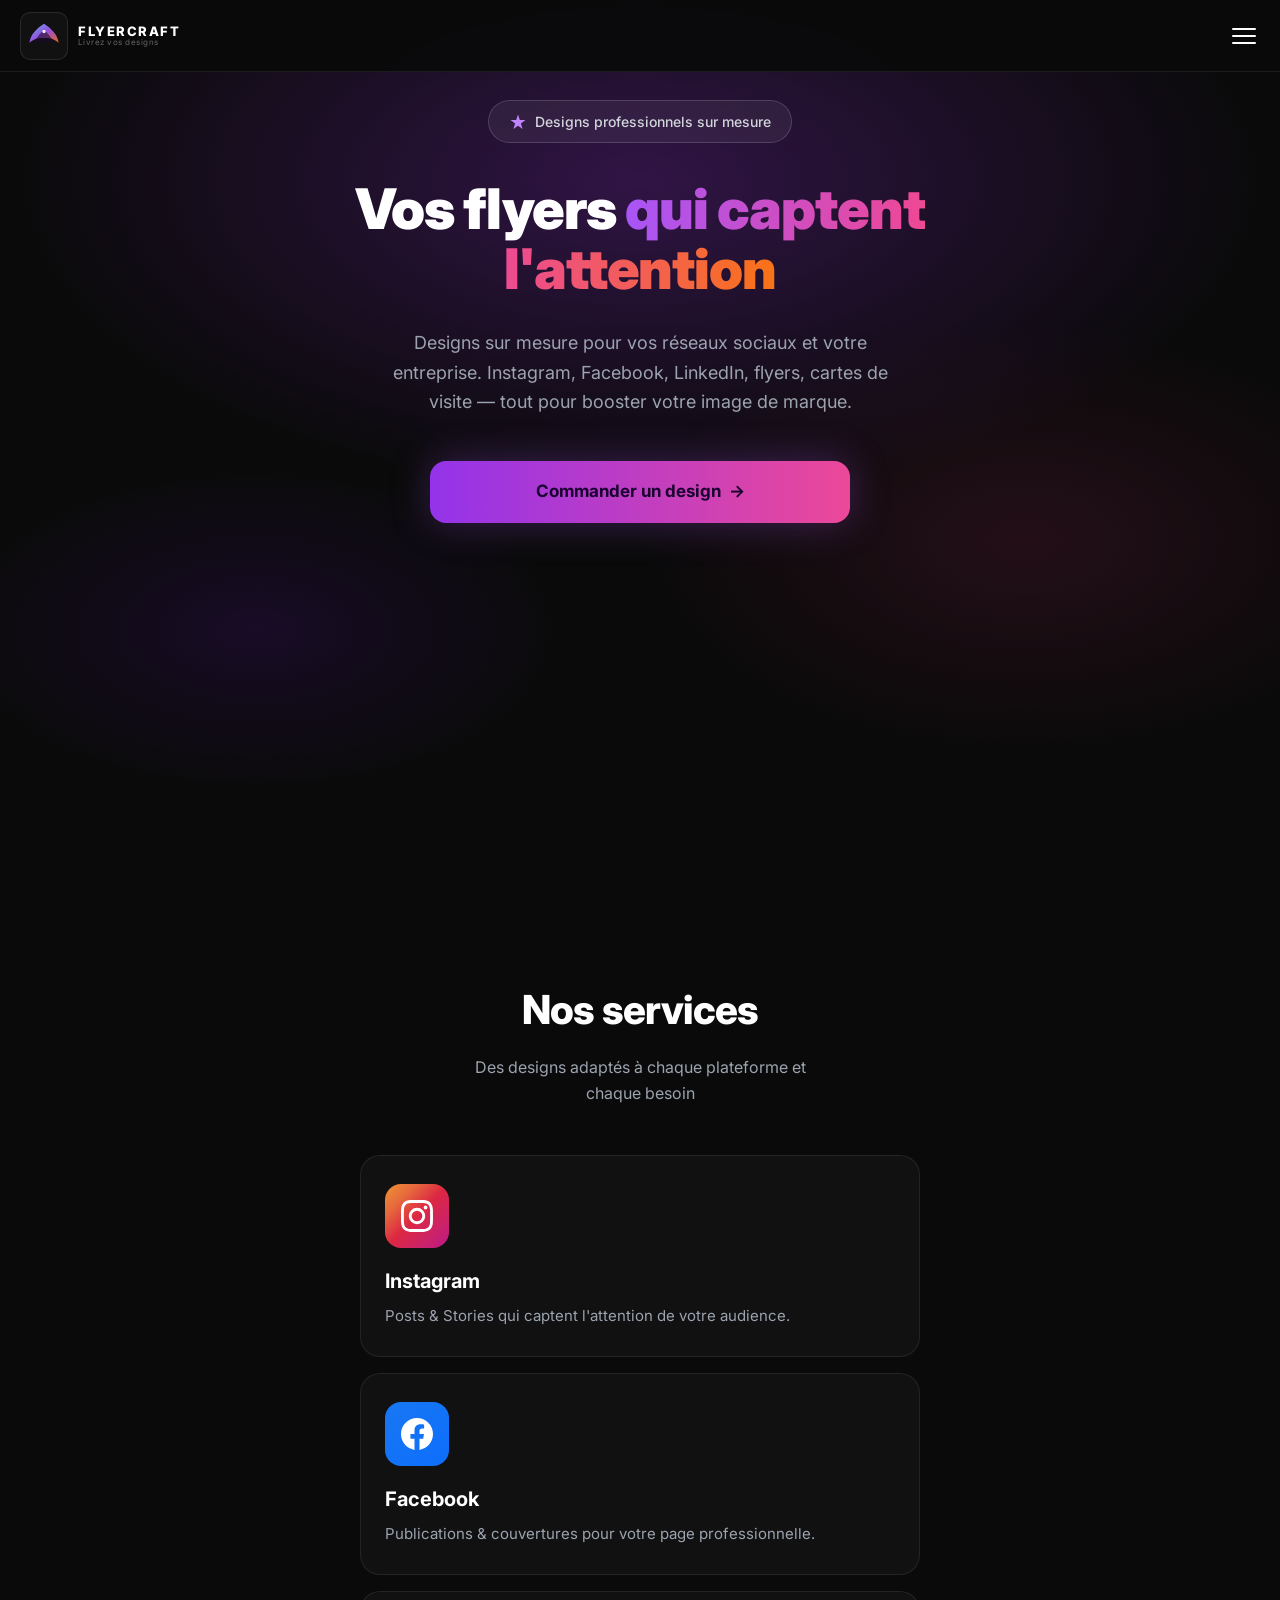
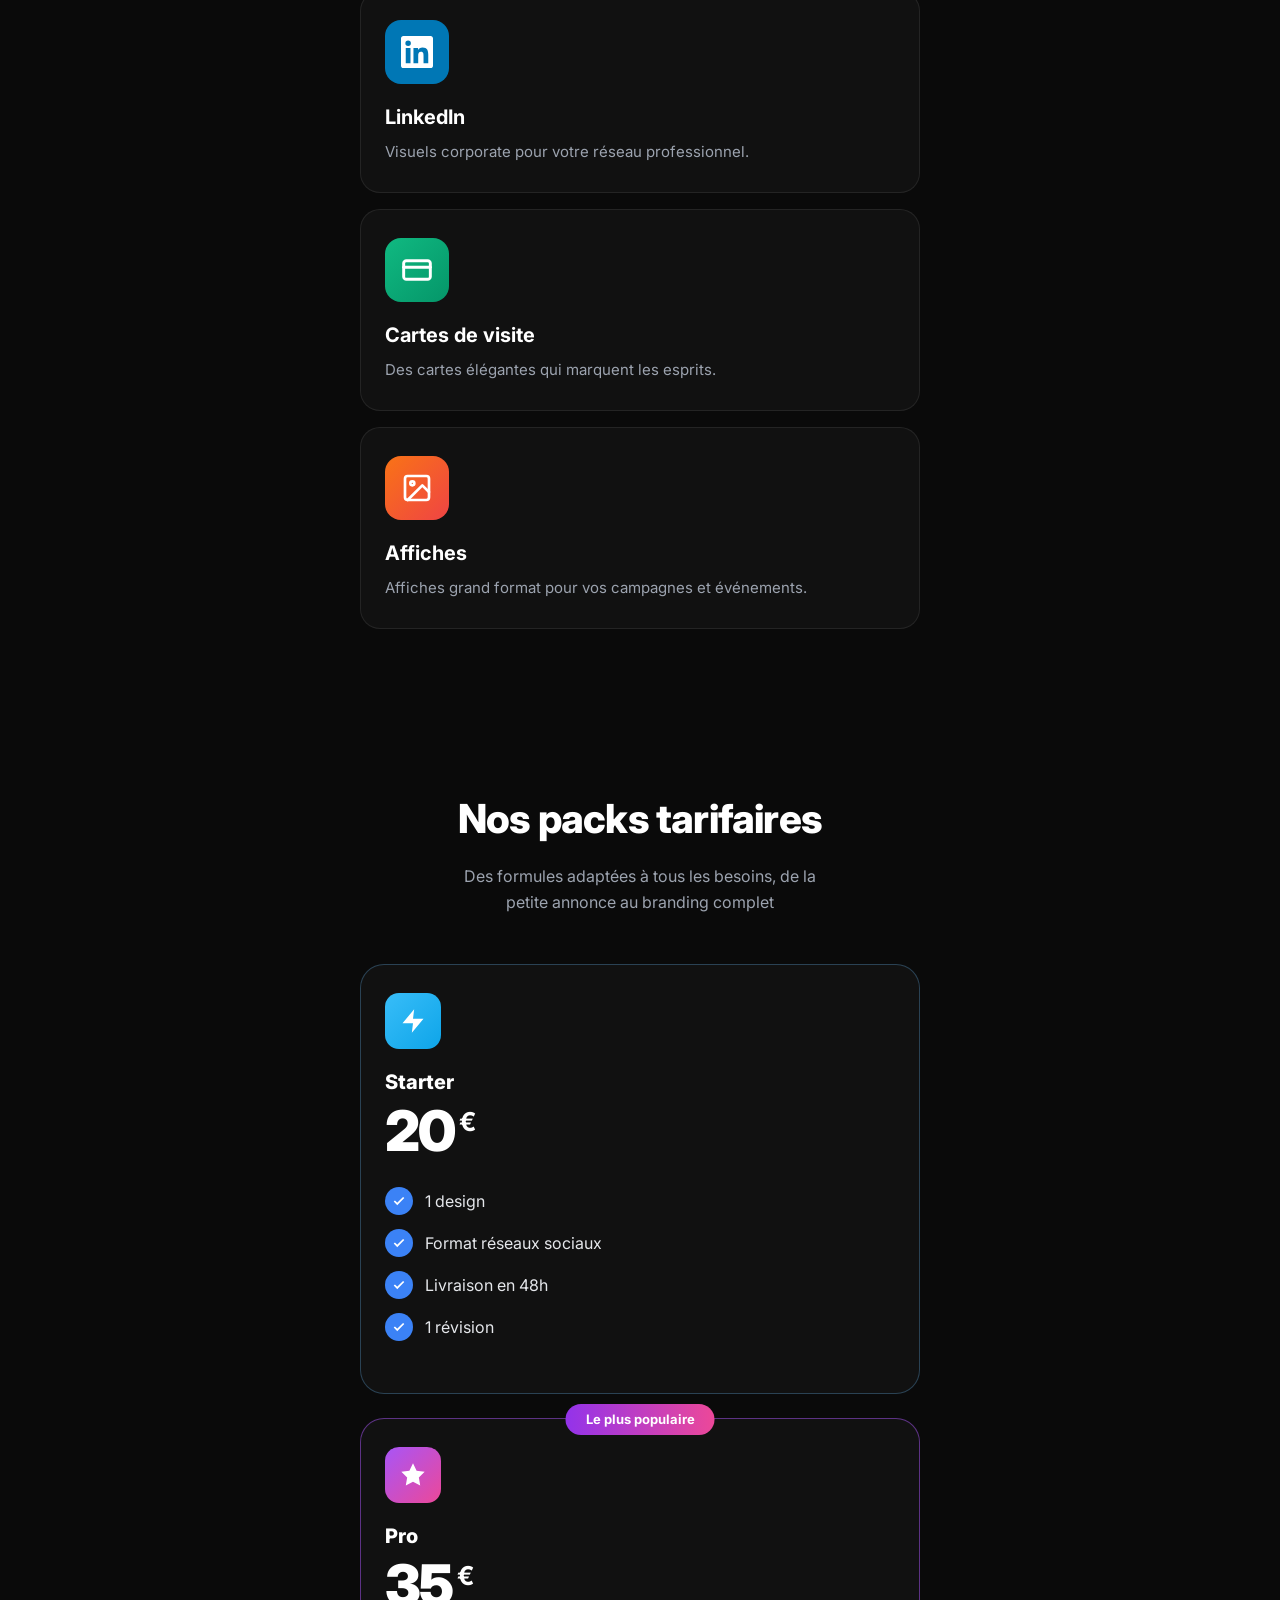
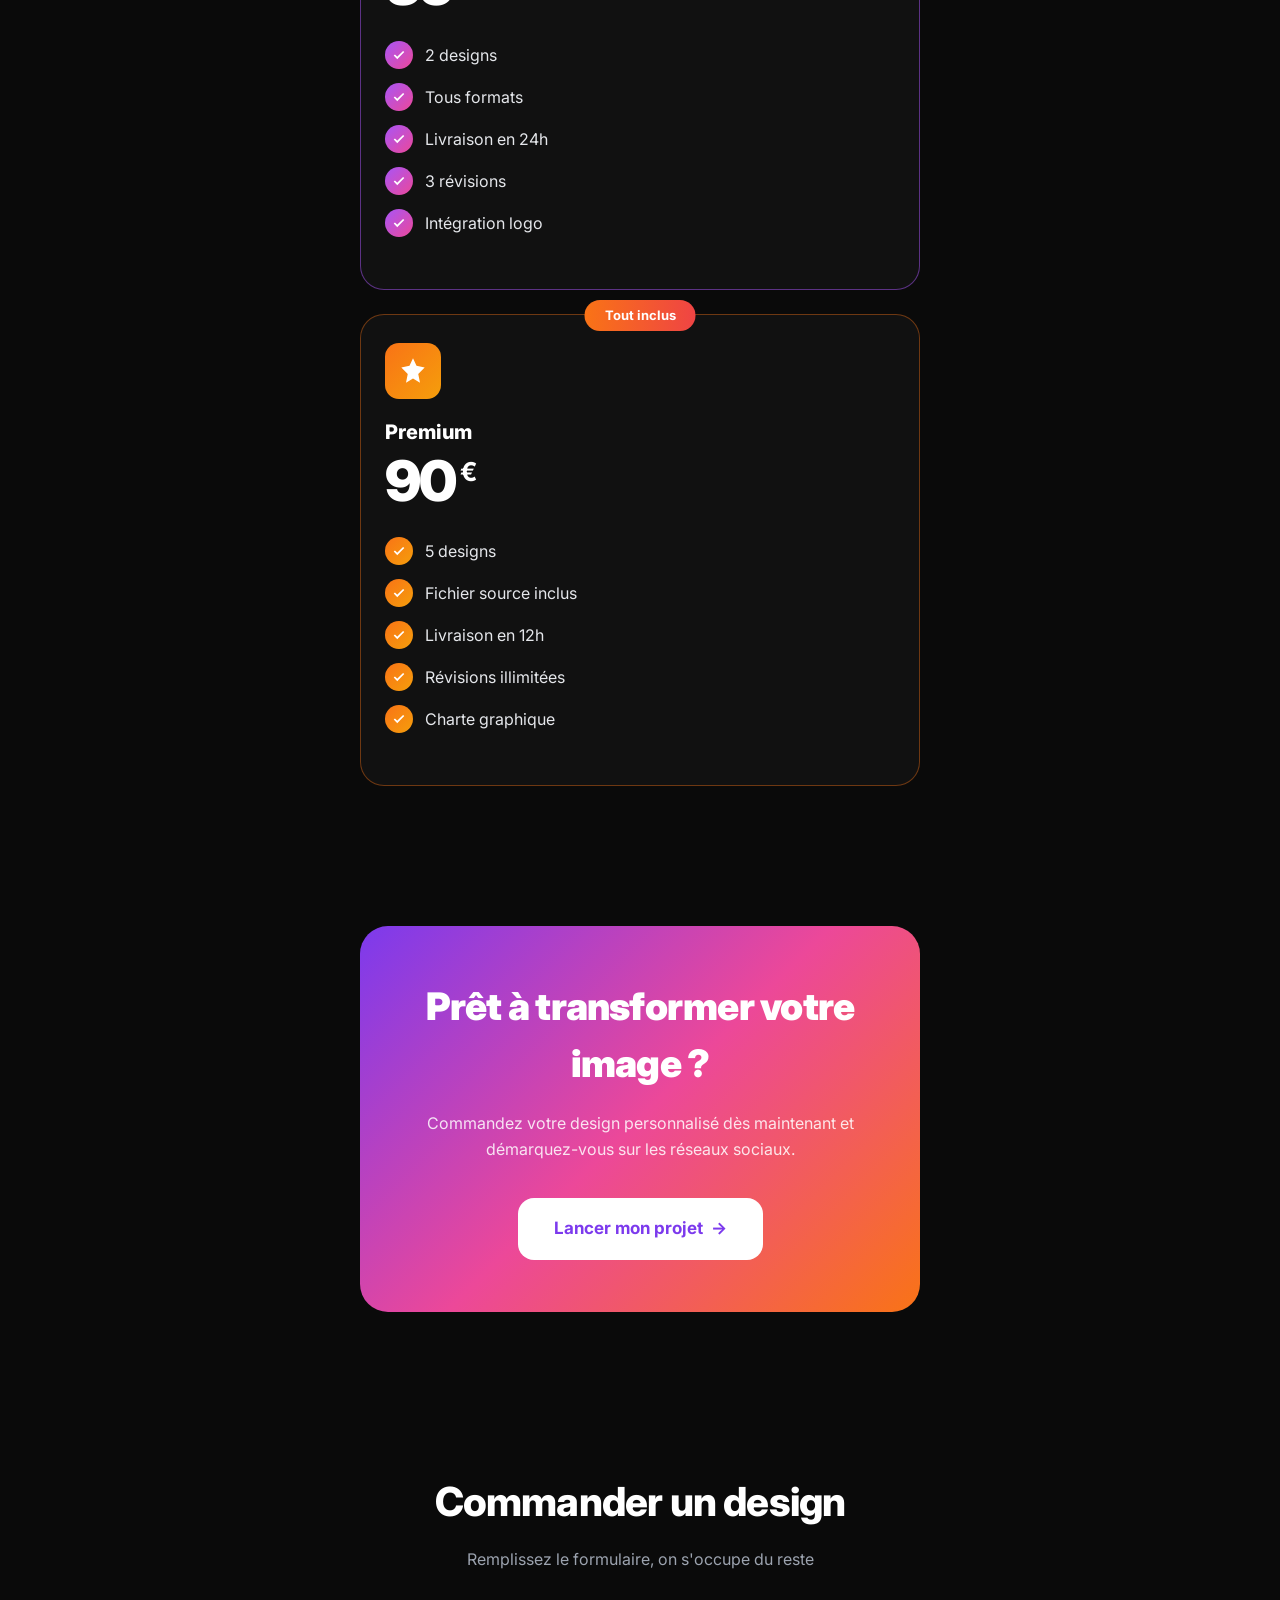
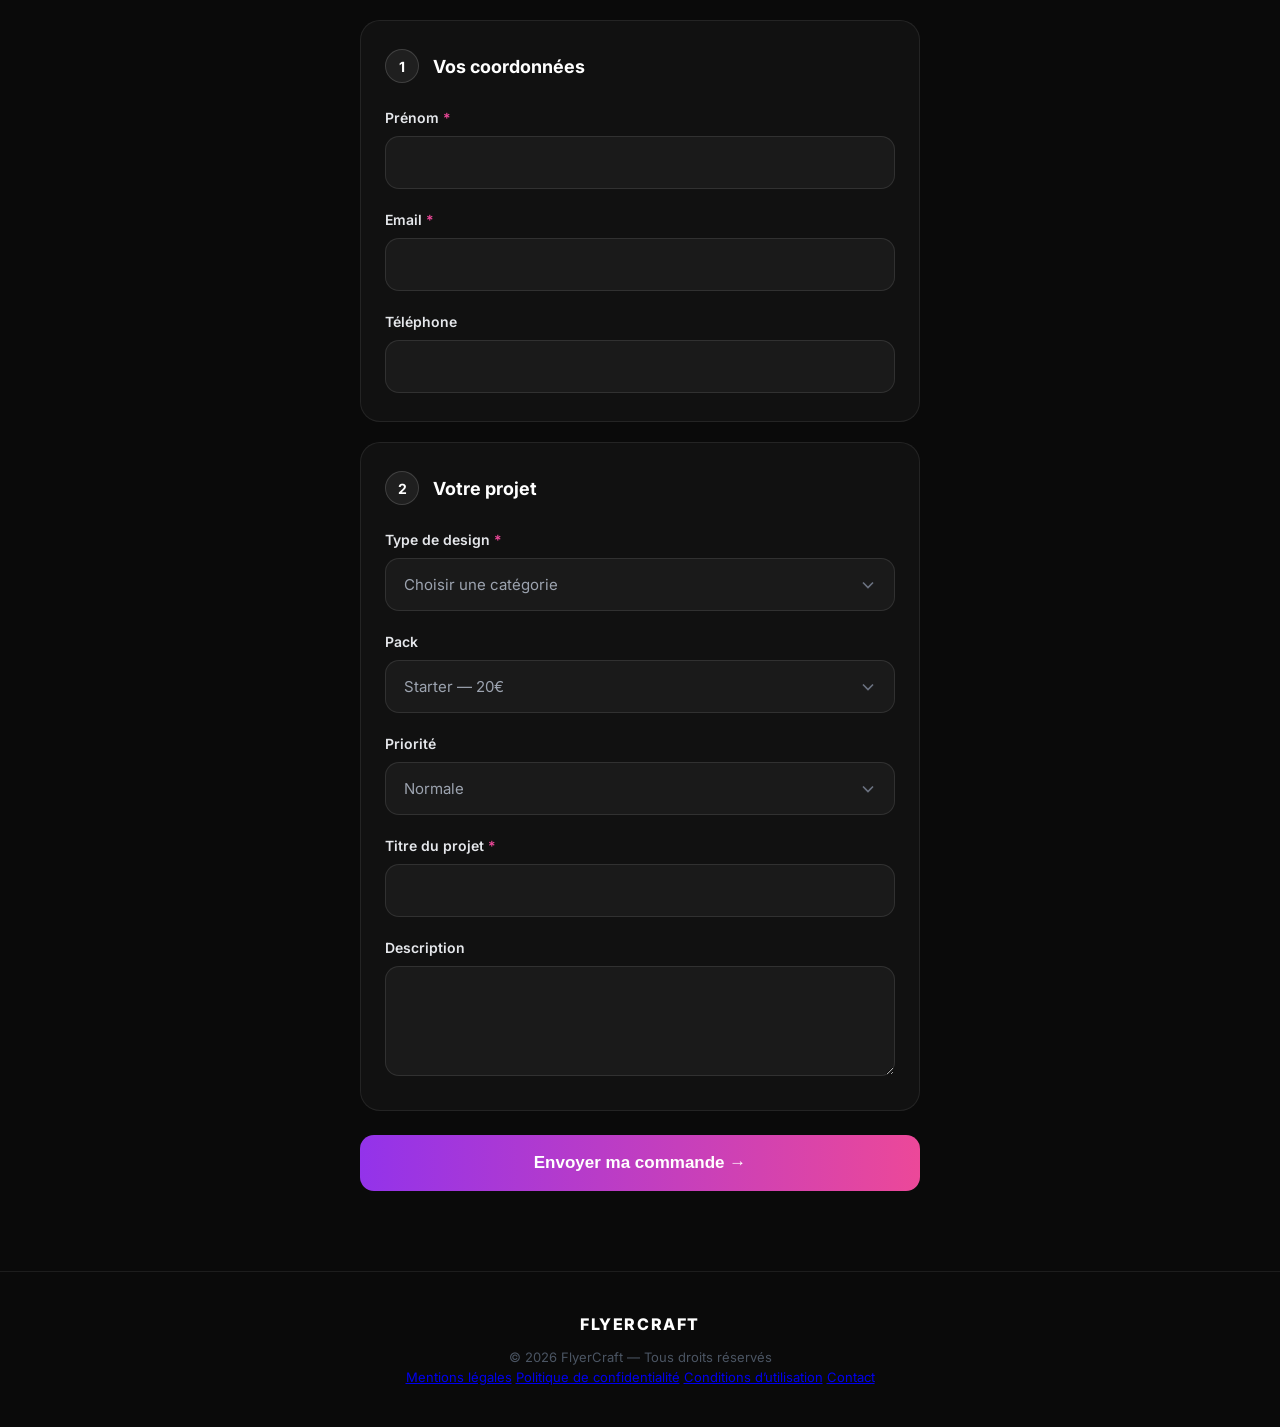
==== commit 7fb544b5: "Add files via upload" ====
--- a/index.html
+++ b/index.html
@@ -64,8 +64,8 @@
   </h1>
   <p>Designs sur mesure pour vos réseaux sociaux et votre entreprise. Instagram, Facebook, LinkedIn, flyers, cartes de visite — tout pour booster votre image de marque.</p>
   <div class="hero-actions">
-    <a href="#order" class="btn-primary">Commander un design &nbsp;→</a>
-    <a href="#portfolio" class="btn-secondary">Voir le catalogue</a>
+    <a href="#order" class="btn-primary">Commander un design &nbsp;→
+    </a>
   </div>
 </section>
 
@@ -223,7 +223,7 @@
   <!-- FORM -->
   <form id="orderForm"
         class="order-form"
-        action="https://formspree.io/f/xkolbkyo"
+        action="https://formspree.io/f/xjgqrzgv"
         method="POST">
 
     <div class="form-step">
@@ -280,7 +280,7 @@
         <label class="form-label">Priorité</label>
         <select class="form-select" name="priority" id="priority">
           <option>Normale</option>
-          <option>Urgente</option>
+          <option>Urgente (+ 10€)</option>
         </select>
       </div>
 
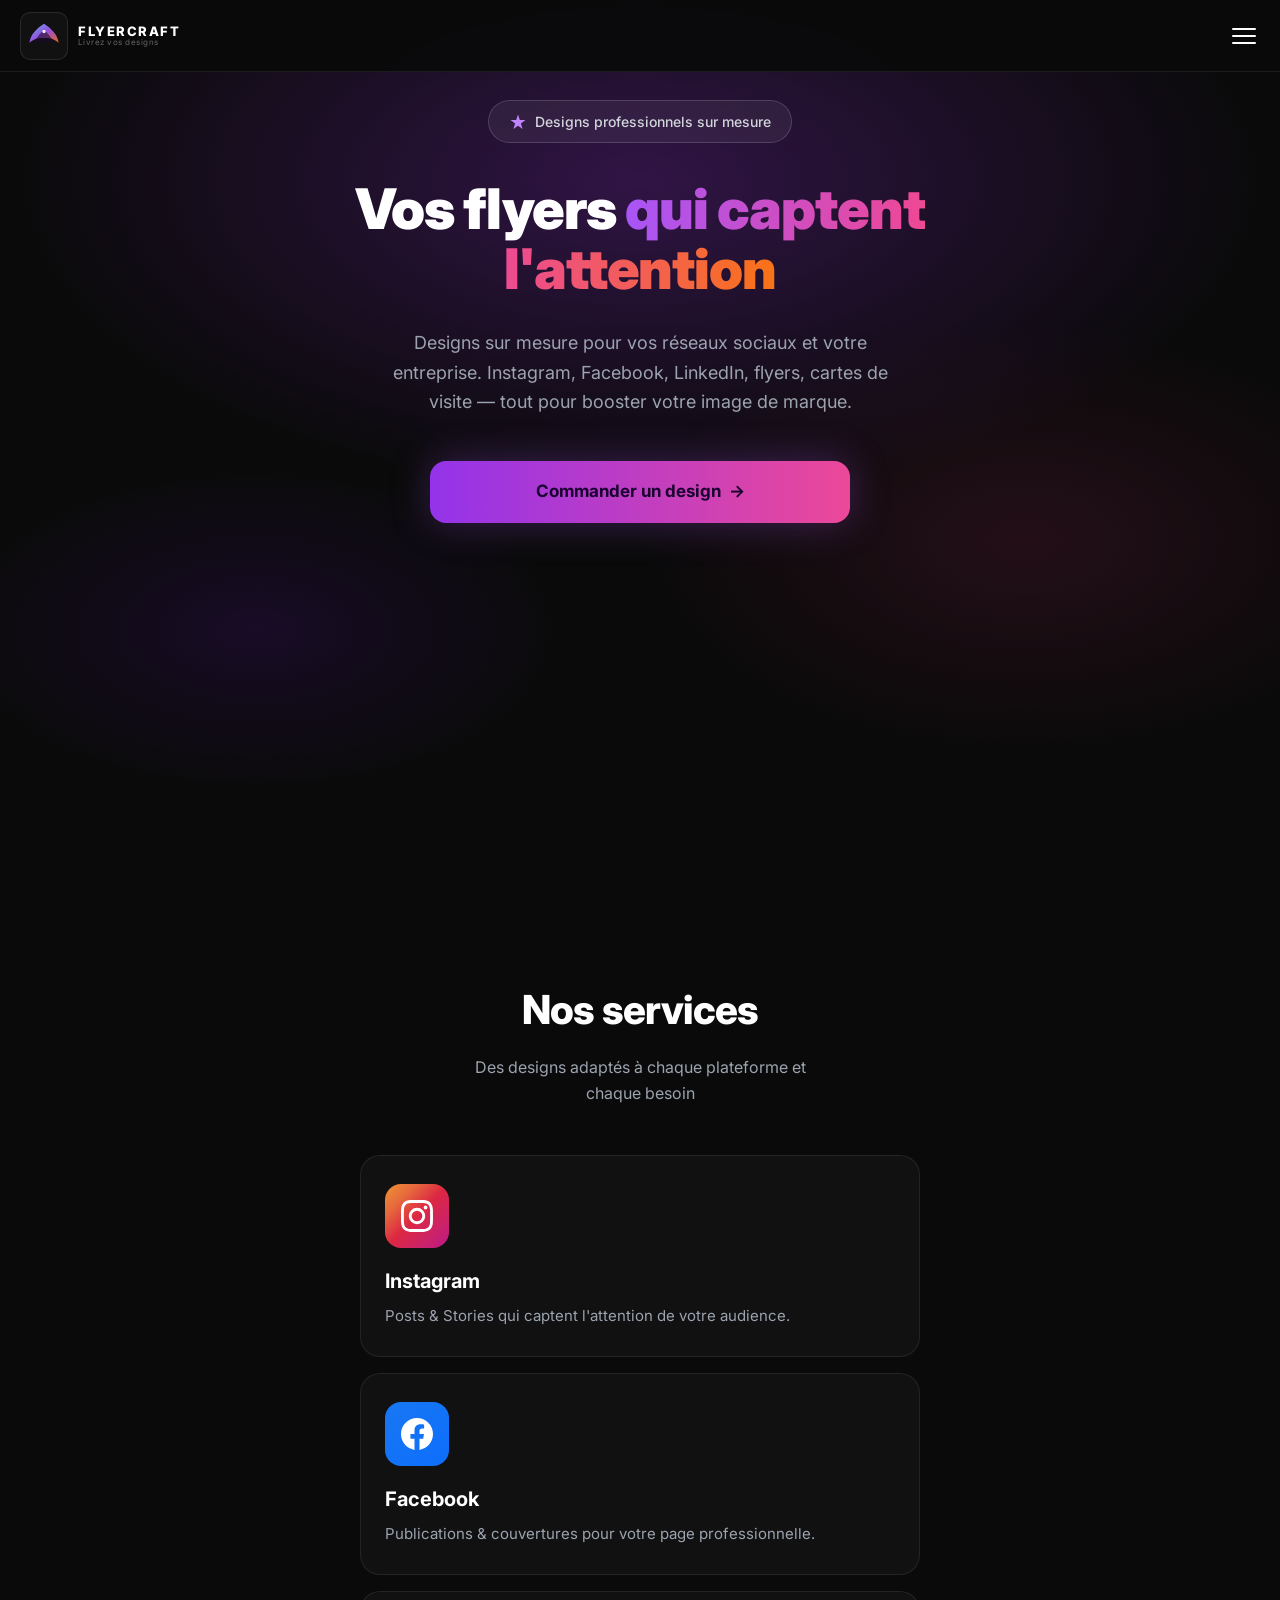
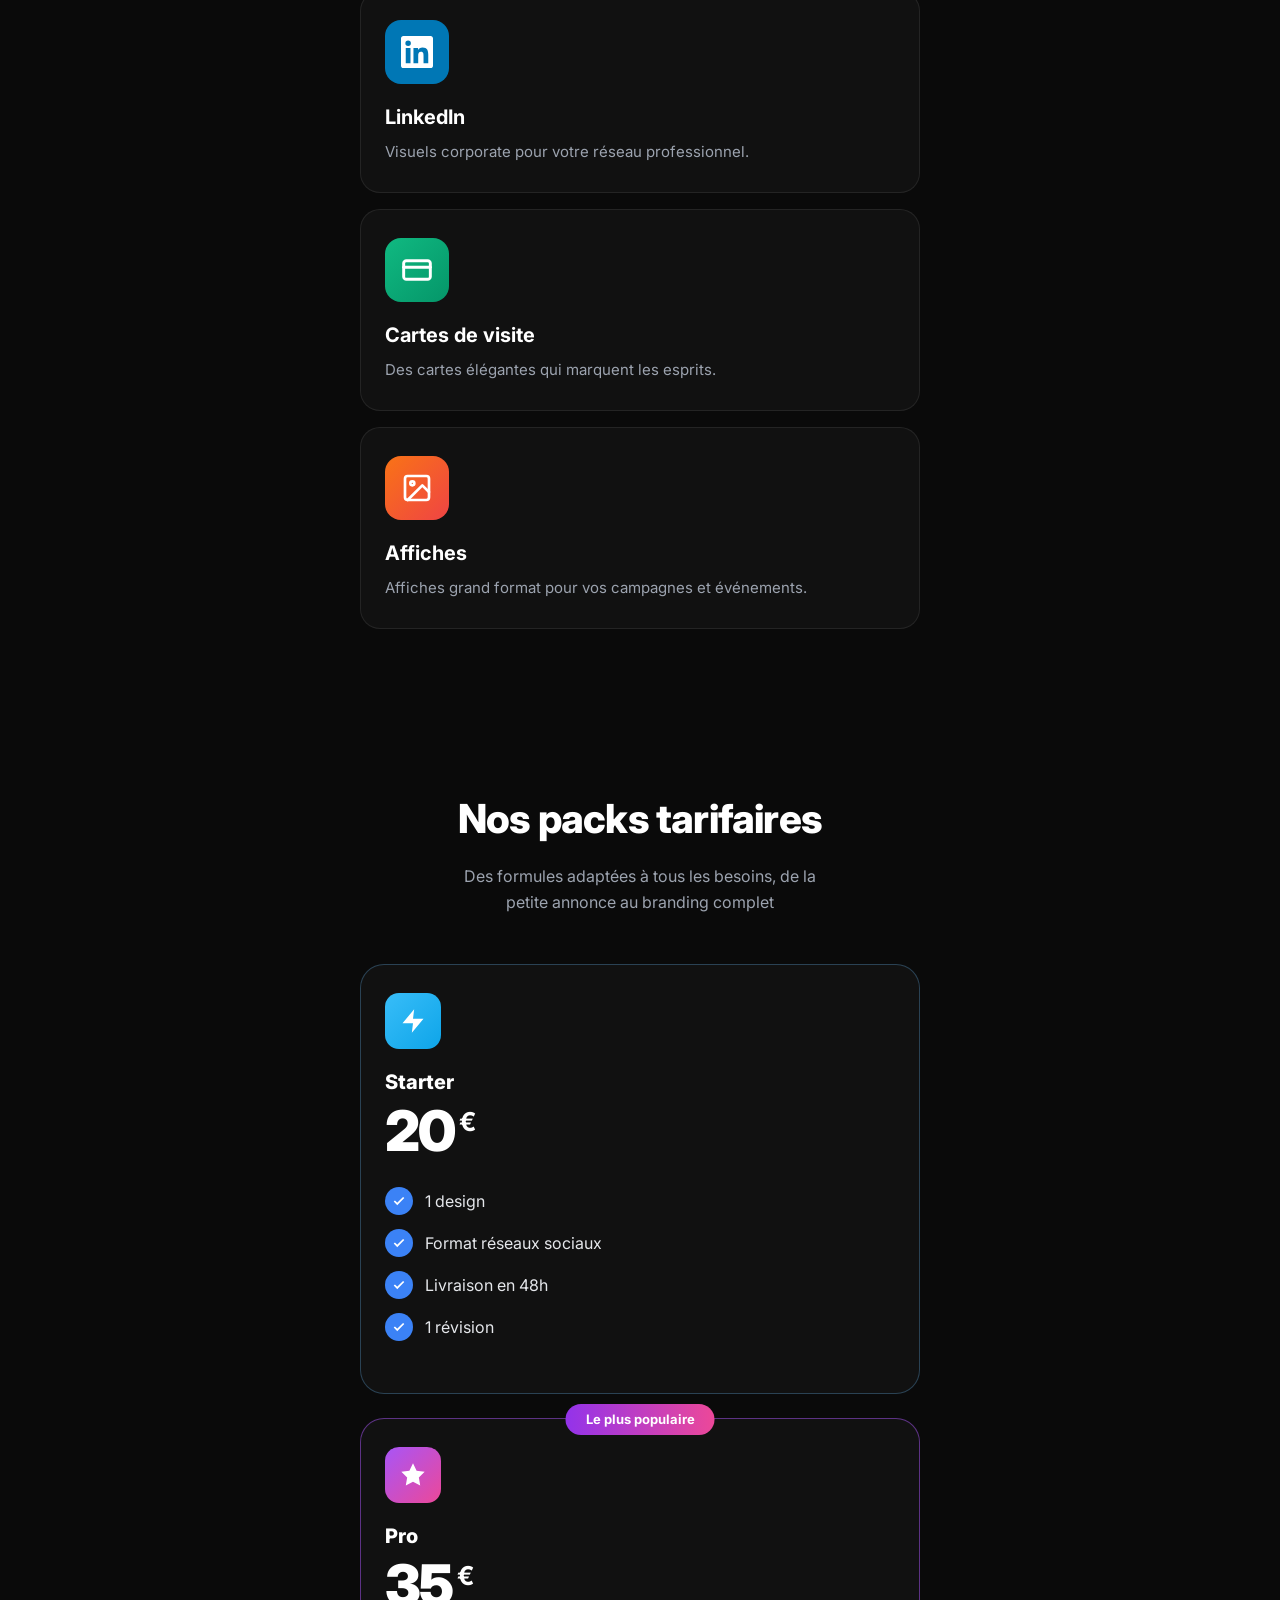
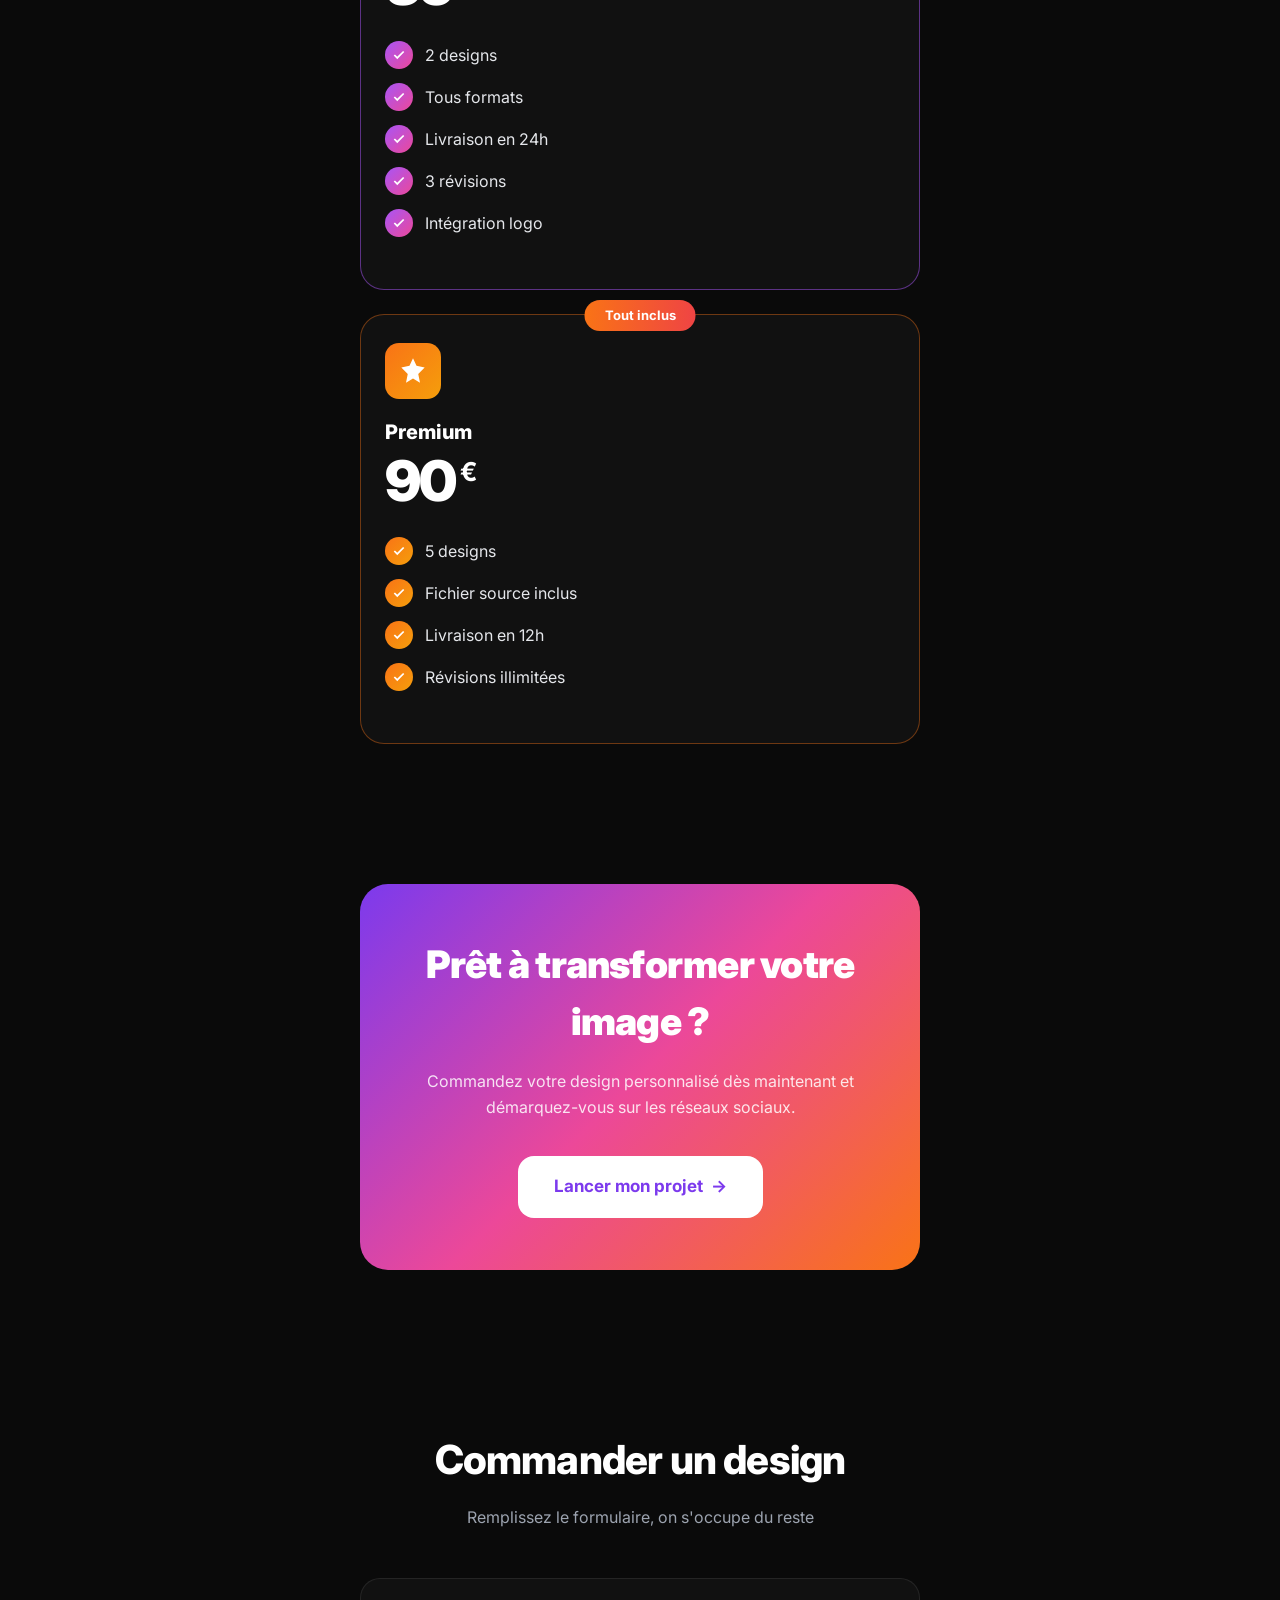
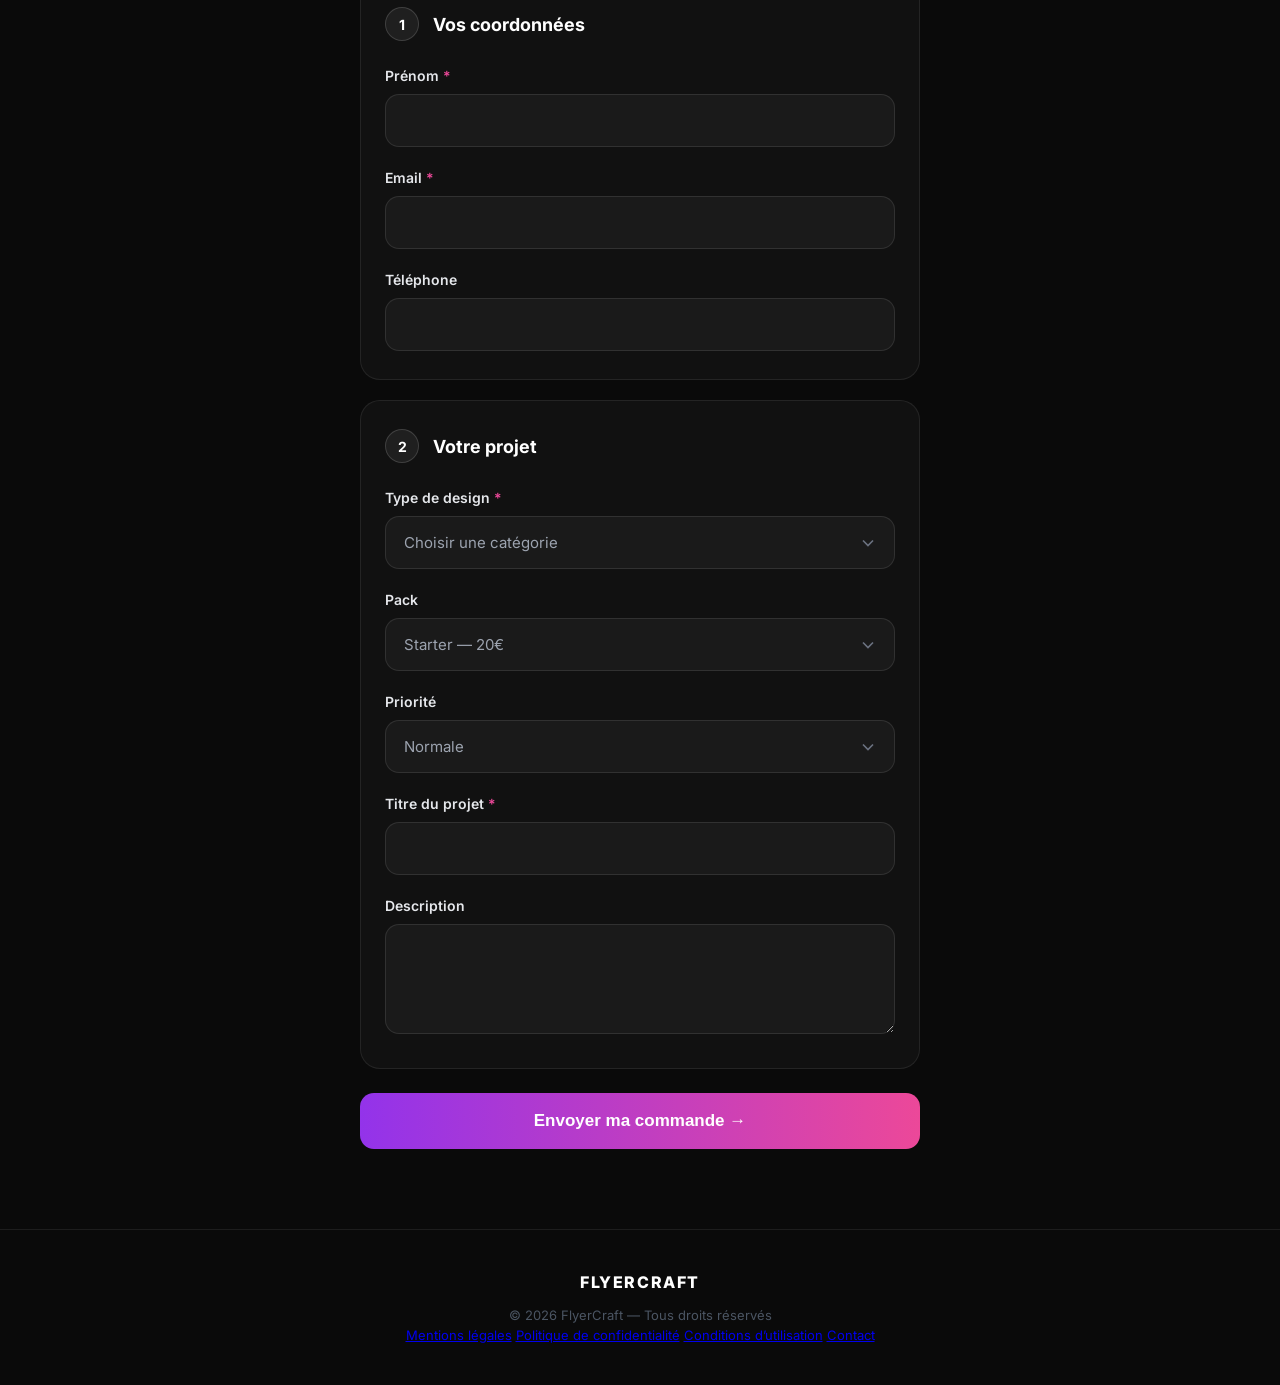
==== commit bc3e5f3d: "Add files via upload" ====
--- a/index.html
+++ b/index.html
@@ -7,7 +7,7 @@
   <title>FlyerCraft — Designs professionnels sur mesure</title>
   <link rel="preconnect" href="https://fonts.googleapis.com">
   <link href="https://fonts.googleapis.com/css2?family=Inter:wght@400;500;600;700;800;900&display=swap" rel="stylesheet">
-  <link rel="stylesheet" href="style.css">
+  <link rel="stylesheet" href="style.css"
   <script src="main.js"></script>
   <script src="https://cdn.emailjs.com/dist/email.min.js"></script>
 </head>
@@ -46,7 +46,6 @@
 <div class="mobile-menu" id="mobileMenu">
   <button class="menu-close" id="menuClose" aria-label="Fermer le menu">&times;</button>
   <a href="#services">Services</a>
-  <a href="#portfolio">Portfolio</a>
   <a href="#pricing">Tarifs</a>
   <a href="#order">Commander</a>
 </div>
@@ -191,7 +190,6 @@
           <li><span class="check check-orange"><svg viewBox="0 0 24 24" fill="none" stroke="currentColor" stroke-width="3"><polyline points="20 6 9 17 4 12"/></svg></span>Fichier source inclus</li>
           <li><span class="check check-orange"><svg viewBox="0 0 24 24" fill="none" stroke="currentColor" stroke-width="3"><polyline points="20 6 9 17 4 12"/></svg></span>Livraison en 12h</li>
           <li><span class="check check-orange"><svg viewBox="0 0 24 24" fill="none" stroke="currentColor" stroke-width="3"><polyline points="20 6 9 17 4 12"/></svg></span>Révisions illimitées</li>
-          <li><span class="check check-orange"><svg viewBox="0 0 24 24" fill="none" stroke="currentColor" stroke-width="3"><polyline points="20 6 9 17 4 12"/></svg></span>Charte graphique</li>
         </ul>
       </div>
     </div>
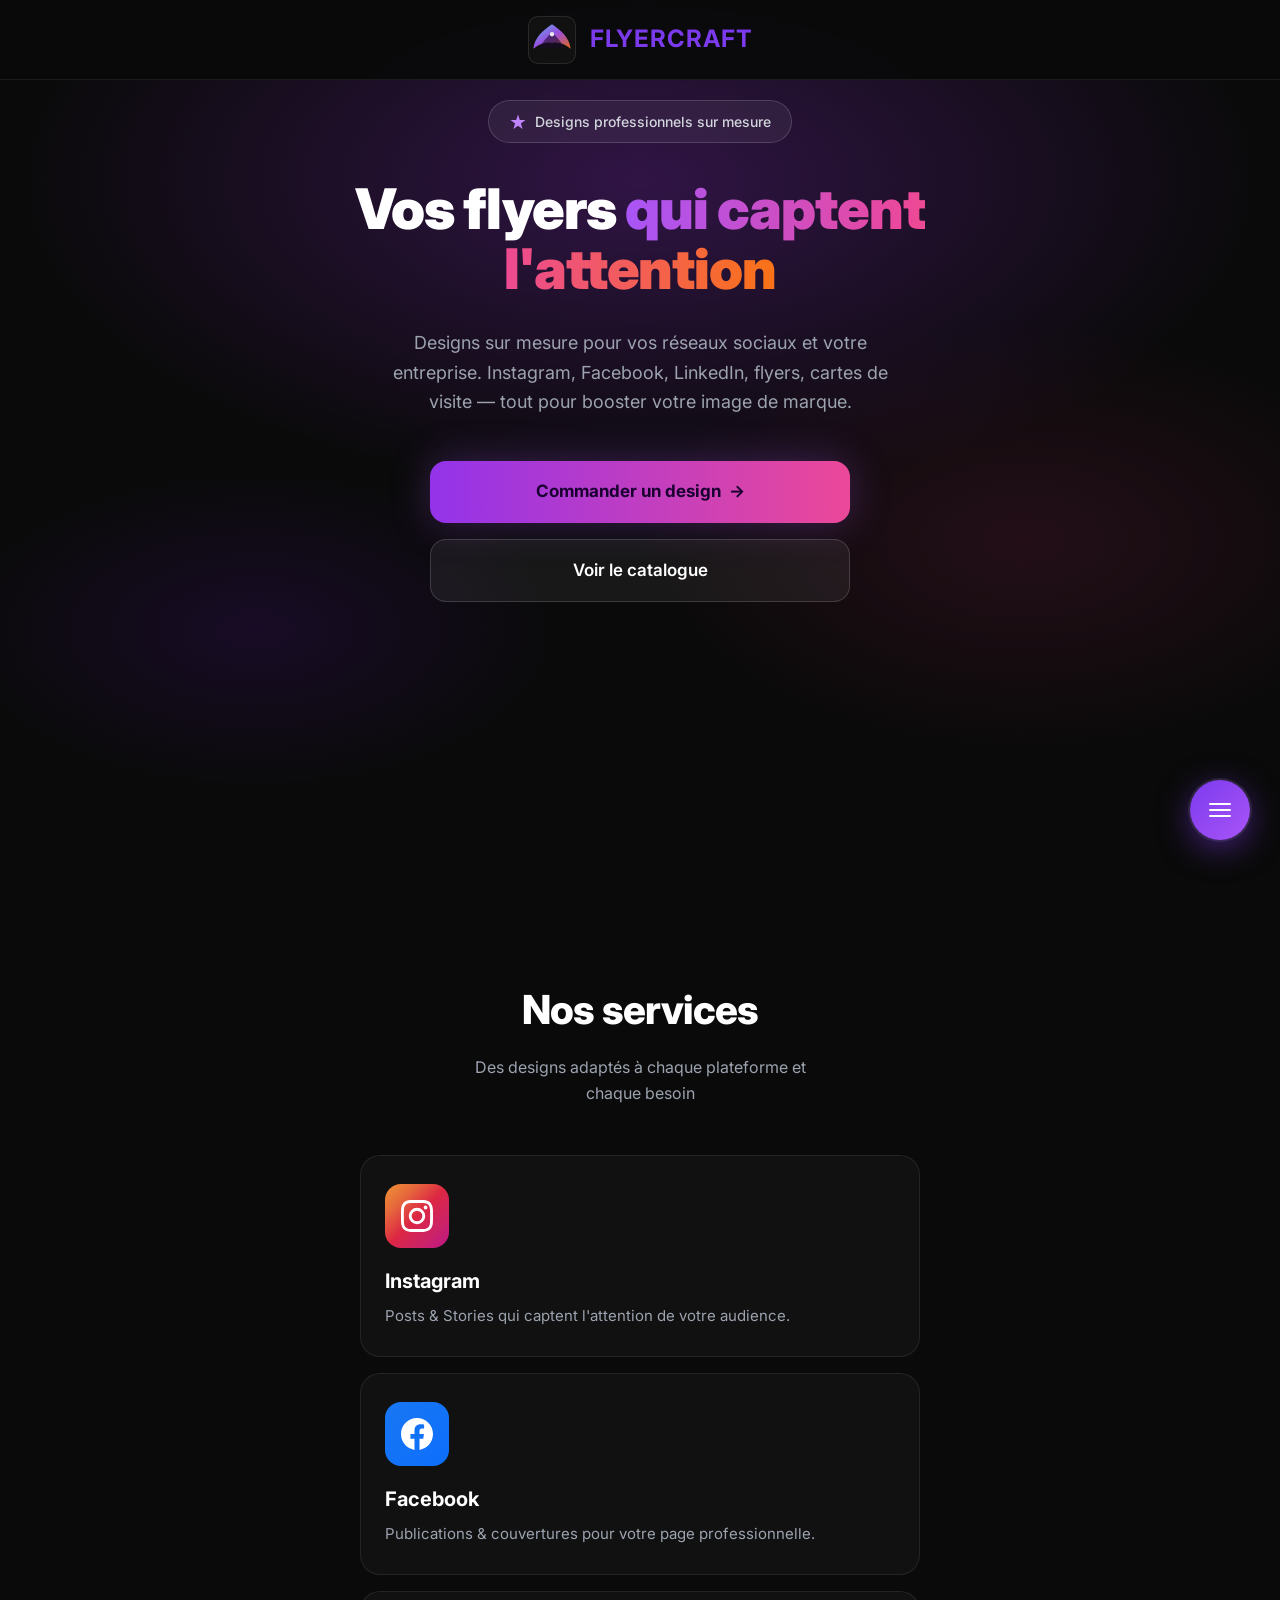
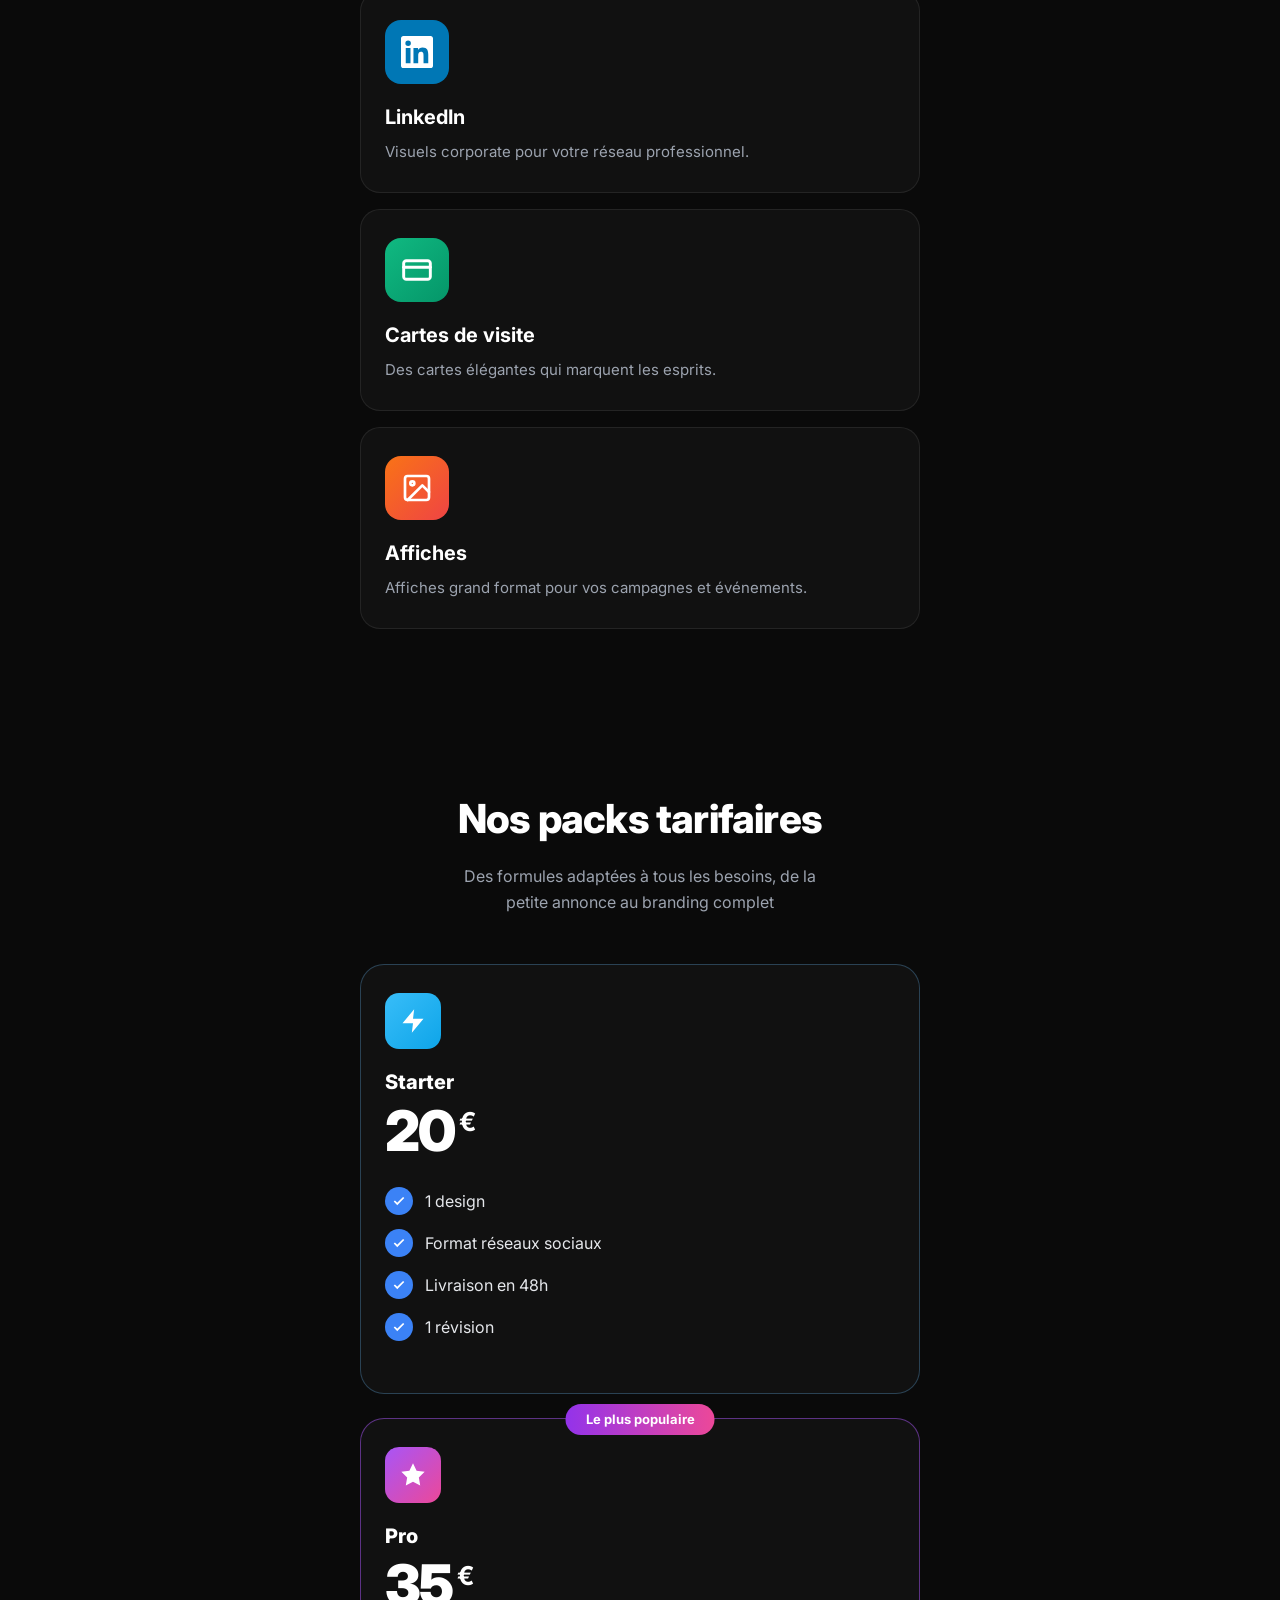
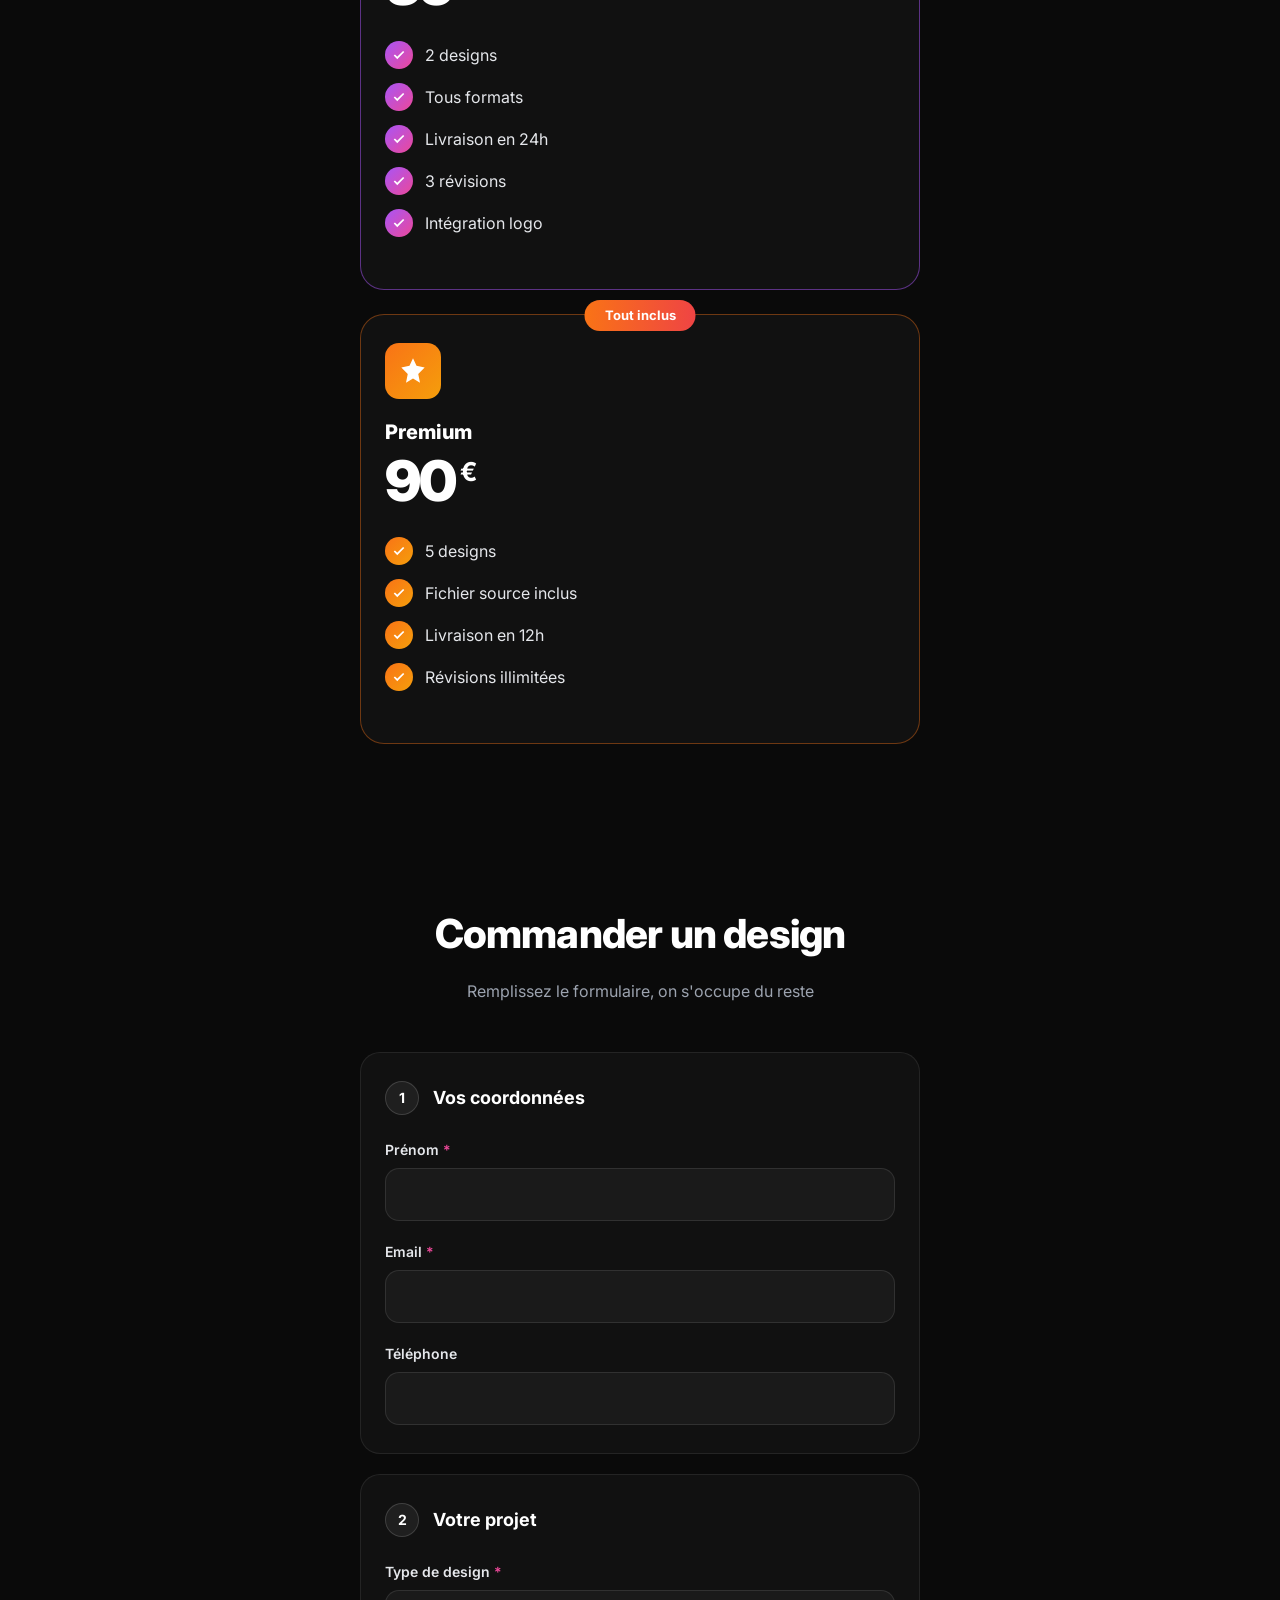
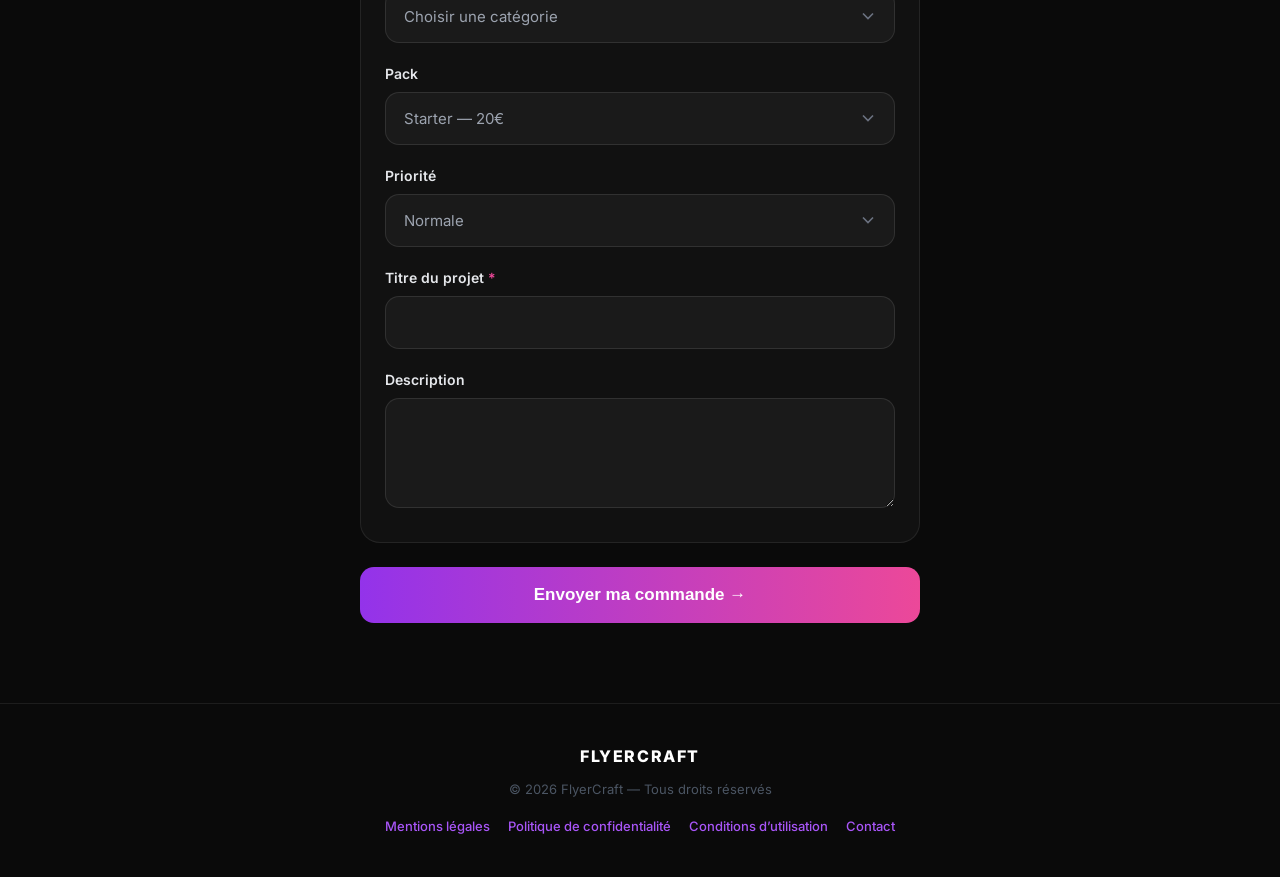
==== commit b99511f2: "Add files via upload" ====
--- a/index.html
+++ b/index.html
@@ -7,17 +7,16 @@
   <title>FlyerCraft — Designs professionnels sur mesure</title>
   <link rel="preconnect" href="https://fonts.googleapis.com">
   <link href="https://fonts.googleapis.com/css2?family=Inter:wght@400;500;600;700;800;900&display=swap" rel="stylesheet">
-  <link rel="stylesheet" href="style.css"
-  <script src="main.js"></script>
+  <link rel="stylesheet" href="style.css">
   <script src="https://cdn.emailjs.com/dist/email.min.js"></script>
 </head>
 <body>
 
 <!-- ── HEADER ───────────────────────────── -->
-<header>
-  <a href="#" class="logo">
-    <div class="logo-icon">
-      <svg viewBox="0 0 64 64" fill="none" xmlns="http://www.w3.org/2000/svg">
+<header style="display: flex; justify-content: center; align-items: center; min-height: 80px; width: 100%;">
+  <a href="#" class="logo" style="display: flex; align-items: center; gap: 14px; text-decoration: none;">
+    <div class="logo-icon" style="display: flex; align-items: center; justify-content: center;">
+      <svg viewBox="0 0 64 64" fill="none" xmlns="http://www.w3.org/2000/svg" style="width: 48px; height: 48px;">
         <defs>
           <linearGradient id="birdGrad" x1="0" y1="0" x2="1" y2="1">
             <stop offset="0%"   stop-color="#60c8ff"/>
@@ -32,24 +31,44 @@
         <circle cx="32" cy="24" r="3" fill="#fff" opacity="0.9"/>
       </svg>
     </div>
-    <div class="logo-text">
-      <span class="brand">FLYERCRAFT</span>
-      <span class="tagline">Livrez vos designs</span>
-    </div>
-  </a>
-  <button class="hamburger" id="hamburgerBtn" aria-label="Ouvrir le menu">
-    <span></span><span></span><span></span>
-  </button>
+    <div class="logo-text" style="display: flex; flex-direction: column; line-height: 1.2;">
+      <span class="brand" style="font-size: 24px; font-weight: 700; color: #7C3AED; letter-spacing: 1px;">FLYERCRAFT</span>
 </header>
-
-<!-- ── MENU MOBILE ──────────────────────── -->
-<div class="mobile-menu" id="mobileMenu">
-  <button class="menu-close" id="menuClose" aria-label="Fermer le menu">&times;</button>
-  <a href="#services">Services</a>
-  <a href="#pricing">Tarifs</a>
-  <a href="#order">Commander</a>
+<!-- ── WIDGET BULLE FLOTTANT ────────────── -->
+<div id="floatingBubble" class="floating-bubble">
+  <div class="bubble-inner">
+    <span></span>
+    <span></span>
+    <span></span>
+  </div>
 </div>
 
+<!-- ── MENU OVERLAY ──────────────────────── -->
+<div id="menuOverlay" class="menu-overlay">
+  <div class="menu-card">
+    <button id="menuClose" class="menu-close" aria-label="Fermer">&times;</button>
+    <a href="../index.html">
+      <svg viewBox="0 0 24 24" fill="none" stroke="currentColor" stroke-width="2"><path d="M3 12l2-2m0 0l7-7 7 7m-14 0v10a1 1 0 001 1h3m10-11l2 2m-2-2v10a1 1 0 01-1 1h-3m-6 0a1 1 0 001 1h3a1 1 0 001-1m-6 0v-6"/></svg>
+      Accueil
+    </a>
+    <a href="./portfolio/portfolio.html">
+      <svg viewBox="0 0 24 24" fill="none" stroke="currentColor" stroke-width="2"><rect x="3" y="3" width="7" height="7"/><rect x="14" y="3" width="7" height="7"/><rect x="3" y="14" width="7" height="7"/><rect x="14" y="14" width="7" height="7"/></svg>
+      Portfolio
+    </a>
+    <a href="../index.html#services">
+      <svg viewBox="0 0 24 24" fill="none" stroke="currentColor" stroke-width="2"><circle cx="12" cy="12" r="10"/><path d="M8 14s1.5 2 4 2 4-2 4-2"/><line x1="9" y1="9" x2="9.01" y2="9"/><line x1="15" y1="9" x2="15.01" y2="9"/></svg>
+      Services
+    </a>
+    <a href="../index.html#pricing">
+      <svg viewBox="0 0 24 24" fill="none" stroke="currentColor" stroke-width="2"><line x1="12" y1="1" x2="12" y2="23"/><path d="M17 5H9.5a3.5 3.5 0 000 7h5a3.5 3.5 0 010 7H6"/></svg>
+      Tarifs
+    </a>
+    <a href="../index.html#order">
+      <svg viewBox="0 0 24 24" fill="none" stroke="currentColor" stroke-width="2"><path d="M21 15v4a2 2 0 01-2 2H5a2 2 0 01-2-2v-4"/><polyline points="7 10 12 15 17 10"/><line x1="12" y1="15" x2="12" y2="3"/></svg>
+      Commander
+    </a>
+  </div>
+</div>
 <!-- ── HERO ─────────────────────────────── -->
 <section class="hero">
   <div class="hero-badge">
@@ -63,8 +82,8 @@
   </h1>
   <p>Designs sur mesure pour vos réseaux sociaux et votre entreprise. Instagram, Facebook, LinkedIn, flyers, cartes de visite — tout pour booster votre image de marque.</p>
   <div class="hero-actions">
-    <a href="#order" class="btn-primary">Commander un design &nbsp;→
-    </a>
+    <a href="#order" class="btn-primary">Commander un design &nbsp;→</a>
+    <a href="./portfolio/portfolio.html" class="btn-secondary">Voir le catalogue</a>
   </div>
 </section>
 
@@ -198,13 +217,7 @@
 </section>
 
 <!-- ── CTA ───────────────────────────────── -->
-<div class="cta-section">
-  <div class="cta-card">
-    <h2>Prêt à transformer votre image&nbsp;?</h2>
-    <p>Commandez votre design personnalisé dès maintenant et démarquez-vous sur les réseaux sociaux.</p>
-    <a href="#order" class="btn-white">Lancer mon projet &nbsp;→</a>
-  </div>
-</div>
+
 
 <!-- ── FORMULAIRE ────────────────────────── -->
 <!-- ── FORMULAIRE ────────────────────────── -->
@@ -278,7 +291,7 @@
         <label class="form-label">Priorité</label>
         <select class="form-select" name="priority" id="priority">
           <option>Normale</option>
-          <option>Urgente (+ 10€)</option>
+          <option>Urgente (+10€)</option>
         </select>
       </div>
 
@@ -303,9 +316,9 @@
   <div class="footer-logo">FLYERCRAFT</div>
   <p>© 2026 FlyerCraft — Tous droits réservés</p>
   <div class="footer-links">
-    <a href="/mentions-legales.html">Mentions légales</a>
-    <a href="/confidentialite.html">Politique de confidentialité</a>
-    <a href="/conditions-utilisation.html">Conditions d’utilisation</a>
+    <a href="./mentions-legale/mention-legale.html">Mentions légales</a>
+    <a href="./Politique-confidentialite/Politique-confidentialite.html">Politique de confidentialité</a>
+    <a href="./condition-utilisation/condition-utilisation.html">Conditions d’utilisation</a>
     <a href="#order">Contact</a>
   </div>
 </footer>
--- a/style.css
+++ b/style.css
@@ -74,23 +74,6 @@
   font-size: 8px;
   color: #666;
   letter-spacing: 0.06em;
-}
-
-.hamburger {
-  background: none;
-  border: none;
-  cursor: pointer;
-  display: flex;
-  flex-direction: column;
-  gap: 5px;
-  padding: 4px;
-}
-
-.hamburger span {
-  display: block;
-  width: 24px; height: 2px;
-  background: #fff;
-  border-radius: 2px;
 }
 
 /* ── HERO ────────────────────────────────── */
@@ -318,76 +301,6 @@
   color: var(--muted);
   line-height: 1.6;
 }
-
-/* ── PORTFOLIO ───────────────────────────── */
-.portfolio { background: #0a0a0a; }
-
-.portfolio-grid {
-  display: grid;
-  grid-template-columns: 1fr 1fr;
-  gap: 14px;
-  max-width: 560px;
-  margin: 0 auto;
-}
-
-.portfolio-card {
-  background: #1a1a1a;
-  border-radius: 18px;
-  overflow: hidden;
-  aspect-ratio: 1;
-  display: flex;
-  align-items: center;
-  justify-content: center;
-  border: 1px solid rgba(255,255,255,0.06);
-}
-
-.portfolio-card .mock {
-  width: 100%; height: 100%;
-  display: flex;
-  align-items: center;
-  justify-content: center;
-  font-size: 13px;
-  font-weight: 700;
-  letter-spacing: 0.05em;
-  text-align: center;
-  padding: 16px;
-  position: relative;
-  overflow: hidden;
-}
-
-.mock-1 { background: linear-gradient(135deg, #a855f7, #f97316); }
-.mock-1::before {
-  content: '';
-  position: absolute;
-  width: 200px; height: 200px;
-  border-radius: 50%;
-  background: rgba(255,255,255,0.1);
-  top: -60px; left: -40px;
-}
-.mock-1 span { position: relative; z-index: 1; font-size: 22px; font-weight: 900; color: rgba(0,0,0,0.5); }
-
-.mock-2 { background: linear-gradient(135deg, #1e3a5f, #0f2744); }
-.mock-2 .inner {
-  background: rgba(255,255,255,0.08);
-  border: 1px solid rgba(212,175,55,0.4);
-  padding: 12px;
-  border-radius: 8px;
-  font-size: 10px;
-  color: #d4af37;
-  letter-spacing: 0.08em;
-  font-weight: 700;
-  text-align: center;
-  line-height: 1.4;
-}
-
-.mock-3 { background: linear-gradient(135deg, #0f7c6e, #14b8a6); }
-.mock-3 span { font-size: 10px; color: rgba(255,255,255,0.9); font-weight: 600; letter-spacing: 0.1em; text-transform: uppercase; }
-
-.mock-4 { background: linear-gradient(135deg, #6b21a8, #ec4899); }
-.mock-4 .shapes { display: flex; flex-direction: column; gap: 6px; align-items: center; }
-.mock-4 .shape-circle { width: 36px; height: 36px; border-radius: 50%; background: rgba(255,255,255,0.25); }
-.mock-4 .shape-rect { width: 48px; height: 28px; border-radius: 6px; background: rgba(255,255,255,0.15); border: 2px solid rgba(255,255,255,0.3); }
-
 /* ── PRICING ─────────────────────────────── */
 .pricing { background: var(--bg); }
 
@@ -511,34 +424,6 @@
 }
 
 .pack-btn:hover { opacity: 0.88; transform: translateY(-1px); }
-
-/* ── CTA CARD ────────────────────────────── */
-.cta-section { padding: 60px 24px 80px; }
-
-.cta-card {
-  max-width: 560px;
-  margin: 0 auto;
-  background: linear-gradient(135deg, #7c3aed, #ec4899, #f97316);
-  border-radius: 28px;
-  padding: 52px 28px;
-  text-align: center;
-}
-
-.cta-card h2 {
-  font-size: clamp(28px, 7vw, 38px);
-  font-weight: 900;
-  color: #fff;
-  margin-bottom: 18px;
-  letter-spacing: -0.02em;
-}
-
-.cta-card p {
-  font-size: 16px;
-  color: rgba(255,255,255,0.85);
-  margin-bottom: 36px;
-  line-height: 1.65;
-}
-
 /* ── ORDER FORM ──────────────────────────── */
 .order-section { padding: 80px 24px; background: var(--bg); }
 
@@ -719,4 +604,163 @@
   opacity: 0;
   pointer-events: none;
   transform: translateX(-50%) translateY(20px);
+}
+/* ── WIDGET BULLE FLOTTANT ──────────────── */
+.floating-bubble {
+  position: fixed;
+  bottom: 30px;
+  right: 30px;
+  width: 60px;
+  height: 60px;
+  background: linear-gradient(135deg, #7c3aed, #a855f7);
+  border-radius: 50%;
+  z-index: 300;
+  cursor: grab;
+  display: flex;
+  align-items: center;
+  justify-content: center;
+  box-shadow: 0 8px 32px rgba(124,58,237,0.5), 0 0 0 2px rgba(255,255,255,0.1);
+  transition: box-shadow 0.3s, transform 0.1s;
+  user-select: none;
+  touch-action: none;
+}
+
+.floating-bubble:active {
+  cursor: grabbing;
+  transform: scale(1.08);
+  box-shadow: 0 12px 40px rgba(124,58,237,0.7), 0 0 0 3px rgba(255,255,255,0.2);
+}
+
+.floating-bubble:hover {
+  box-shadow: 0 10px 36px rgba(124,58,237,0.6), 0 0 0 3px rgba(255,255,255,0.15);
+}
+
+.bubble-inner {
+  display: flex;
+  flex-direction: column;
+  gap: 4px;
+  pointer-events: none;
+}
+
+.bubble-inner span {
+  display: block;
+  width: 22px;
+  height: 2px;
+  background: #fff;
+  border-radius: 2px;
+  transition: transform 0.3s, opacity 0.3s;
+}
+
+/* Animation de la bulle */
+@keyframes floatBubble {
+  0%, 100% { transform: translateY(0); }
+  50% { transform: translateY(-6px); }
+}
+
+.floating-bubble.idle {
+  animation: floatBubble 3s ease-in-out infinite;
+}
+
+.floating-bubble.dragging {
+  animation: none;
+}
+
+/* ── MENU OVERLAY ────────────────────────── */
+.menu-overlay {
+  position: fixed;
+  inset: 0;
+  background: rgba(10,10,10,0.9);
+  backdrop-filter: blur(20px);
+  z-index: 400;
+  display: flex;
+  align-items: center;
+  justify-content: center;
+  opacity: 0;
+  pointer-events: none;
+  transition: opacity 0.35s ease;
+}
+
+.menu-overlay.open {
+  opacity: 1;
+  pointer-events: auto;
+}
+
+.menu-card {
+  background: var(--card);
+  border: 1px solid var(--card-border);
+  border-radius: 28px;
+  padding: 48px 32px 32px;
+  display: flex;
+  flex-direction: column;
+  gap: 8px;
+  width: 90%;
+  max-width: 340px;
+  position: relative;
+  transform: scale(0.9) translateY(20px);
+  transition: transform 0.35s cubic-bezier(0.34, 1.56, 0.64, 1);
+}
+
+.menu-overlay.open .menu-card {
+  transform: scale(1) translateY(0);
+}
+
+.menu-card a {
+  display: flex;
+  align-items: center;
+  gap: 14px;
+  padding: 16px 20px;
+  border-radius: 16px;
+  font-size: 17px;
+  font-weight: 600;
+  color: #fff;
+  text-decoration: none;
+  transition: background 0.2s, color 0.2s;
+}
+
+.menu-card a:hover {
+  background: rgba(168,85,247,0.15);
+  color: #c084fc;
+}
+
+.menu-card a svg {
+  width: 22px;
+  height: 22px;
+  flex-shrink: 0;
+  color: #a855f7;
+}
+
+.menu-close {
+  position: absolute;
+  top: 12px;
+  right: 16px;
+  background: none;
+  border: none;
+  color: #6b7280;
+  font-size: 30px;
+  cursor: pointer;
+  line-height: 1;
+  transition: color 0.2s;
+}
+
+.menu-close:hover {
+  color: #fff;
+}
+
+.footer-links {
+  display: flex;
+  justify-content: center;
+  flex-wrap: wrap;
+  gap: 18px;
+  margin-top: 18px;
+}
+
+.footer-links a {
+  color: #a855f7; /* violet principal */
+  text-decoration: none;
+  font-weight: 500;
+  transition: color 0.25s ease;
+}
+
+.footer-links a:hover {
+  color: #c084fc;
 }
